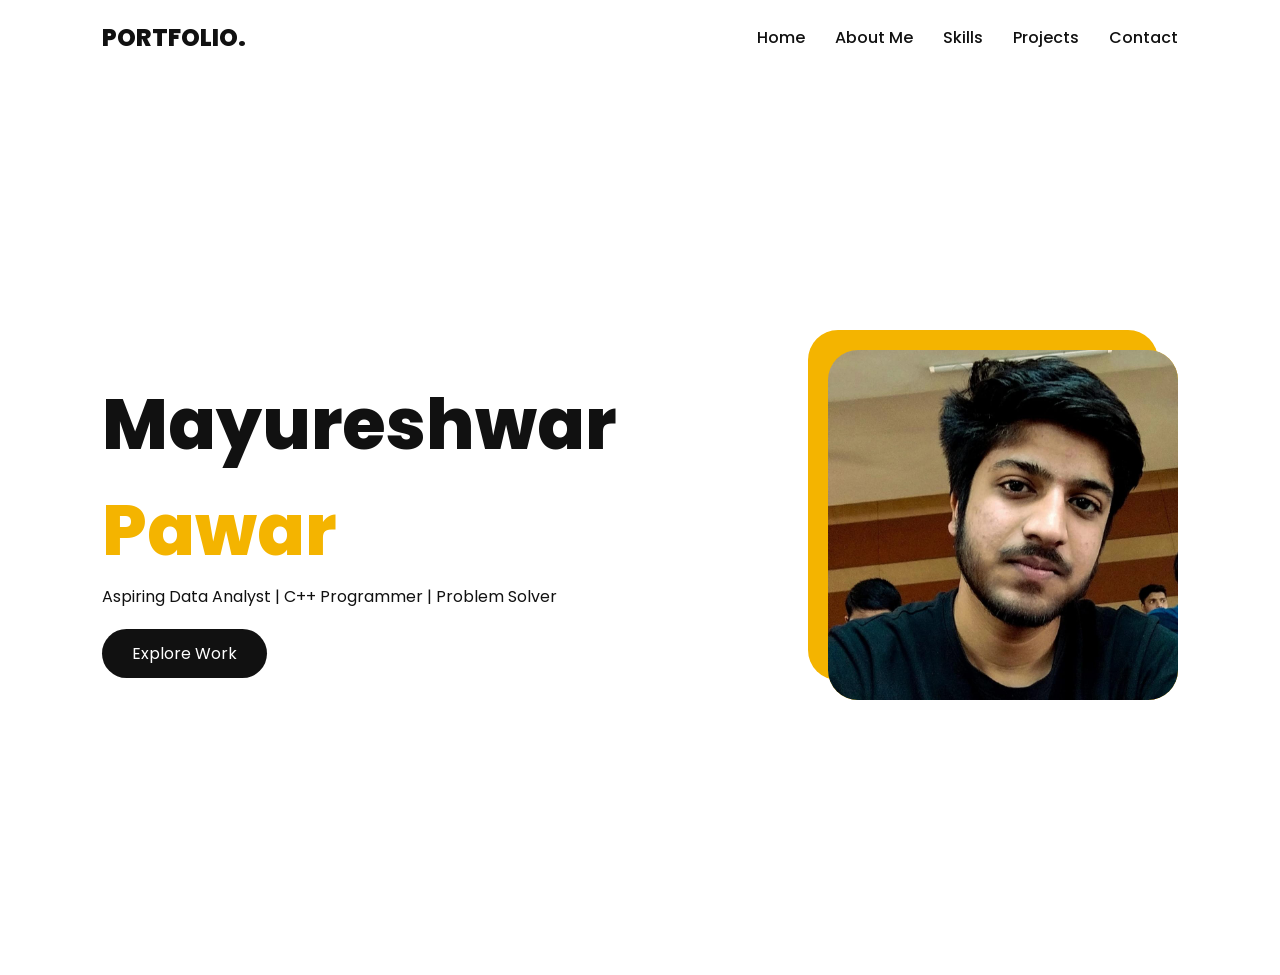
==== index.html @ 73bbb17a "Update index.html" ====
<!DOCTYPE html>
<html lang="en">
<head>
  <meta charset="UTF-8">
  <meta name="viewport" content="width=device-width, initial-scale=1.0">
  <title>Home | Portfolio</title>
  <link rel="stylesheet" href="style.css">
  <link href="https://fonts.googleapis.com/css2?family=Poppins:wght@300;400;600;800&display=swap" rel="stylesheet">
</head>
<body>

<header>
  <div class="logo">PORTFOLIO.</div>
  <nav>
    <ul>
      <li><a href="./">Home</a></li>
      <li><a href="./aboutme.html">About Me</a></li>
      <li><a href="./skills.html">Skills</a></li>
      <li><a href="./project.html">Projects</a></li>
      <li><a href="./contact.html">Contact</a></li>
    </ul>
  </nav>
</header>

<section class="home-page">
  <div class="hero-text">
    <h1>Mayureshwar<br><span>Pawar</span></h1>
    <p>Aspiring Data Analyst | C++ Programmer | Problem Solver</p>
    <a href="project.html" class="btn">Explore Work</a>
  </div>
  <div class="hero-box">
    <img src="i1.jpg" alt="Mayureshwar Pawar">
</div>
</section>

</body>
</html>
---- style.css ----
*{
  margin:0;
  padding:0;
  box-sizing:border-box;
  font-family:'Poppins',sans-serif;
}

body{
  background:#ffffff;
  color:#111;
}

header{
  display:flex;
  justify-content:space-between;
  align-items:center;
  padding:20px 8%;
  background:#fff;
  position:sticky;
  top:0;
}

.logo{
  font-size:24px;
  font-weight:800;
}

nav ul{
  list-style:none;
  display:flex;
  gap:30px;
}

nav a{
  text-decoration:none;
  color:#111;
  font-weight:500;
  transition:.3s;
}

nav a:hover{
  color:#f4b400;
}

section{
  padding:100px 8%;
  min-height:100vh;
}

/* Home */
.home-page{
  display:flex;
  justify-content:space-between;
  align-items:center;
}

.hero-text h1{
  font-size:70px;
  font-weight:800;
}

.hero-text span{
  color:#f4b400;
}

.btn{
  display:inline-block;
  margin-top:20px;
  padding:12px 30px;
  background:#111;
  color:#fff;
  text-decoration:none;
  border-radius:30px;
  transition:.3s;
}

.btn:hover{
  background:#f4b400;
  color:#111;
}

.hero-box{
  width:350px;
  height:350px;
  background:#f4b400;
  border-radius:30px;
  position:relative;
}
.hero-box::before{
    content:"";
    position:absolute;
    width:350px;
    height:350px;
    background:#f4b400;
    border-radius:30px;
    top:-20px;
    left:-20px;
    z-index:-1;
}
.hero-box img{
    width:100%;
    height:100 %;
    object-fit:cover;
    border-radius:30px;
}

/* About */
.about-page h1,
.skills-page h1,
.projects-page h1,
.contact-page h1{
  font-size:50px;
  margin-bottom:30px;
  color:#FFA500;
}

/* Image container */
.about-highlight{
  width:380px;
  height:380px;
  background:#111;
  margin-top:30px;
  border-radius:30px;
  position:relative;
}

/* Image style */
.about-highlight img{
  width:370px;
  height:370px;
  object-fit:cover;
  border-radius:30px;
  position:absolute;
  top:20px;
  left:20px;
}
.about-text p{
  font-size:15px;
  line-height:1.8;
  max-width:900px;
  color:#333;
}

/* Skills */
.skills-grid{
  display:grid;
  grid-template-columns:repeat(auto-fit,minmax(150px,1fr));
  gap:20px;
}

.skill-card{
  padding:40px;
  background:#111;
  color:#fff;
  text-align:center;
  border-radius:20px;
  font-weight:600;
  transition:.3s;
}

.skill-card:hover{
  background:#f4b400;
  color:#111;
}

/* Projects */
.projects-grid{
  display:grid;
  grid-template-columns:repeat(auto-fit,minmax(250px,1fr));
  gap:30px;
}

.project-card{
  padding:30px;
  background:#f9f9f9;
  border-radius:20px;
  transition:.3s;
}

.project-card:hover{
  transform:translateY(-10px);
  box-shadow:0 15px 30px rgba(0,0,0,0.1);
}

/* Contact */

.contact-details{
  display:flex;
  flex-direction:column;
  gap:20px;
  max-width:500px;
  font-size:18px;
}

.contact-details p{
  padding:15px;
  border:1px solid #ddd;
  border-radius:10px;
  background:#f9f9f9;
}

.contact-details strong{
  color:#f4b400;
}

.contact-details a{
  text-decoration:none;
  color:#111;
}

.contact-details a:hover{
  color:#f4b400;
}
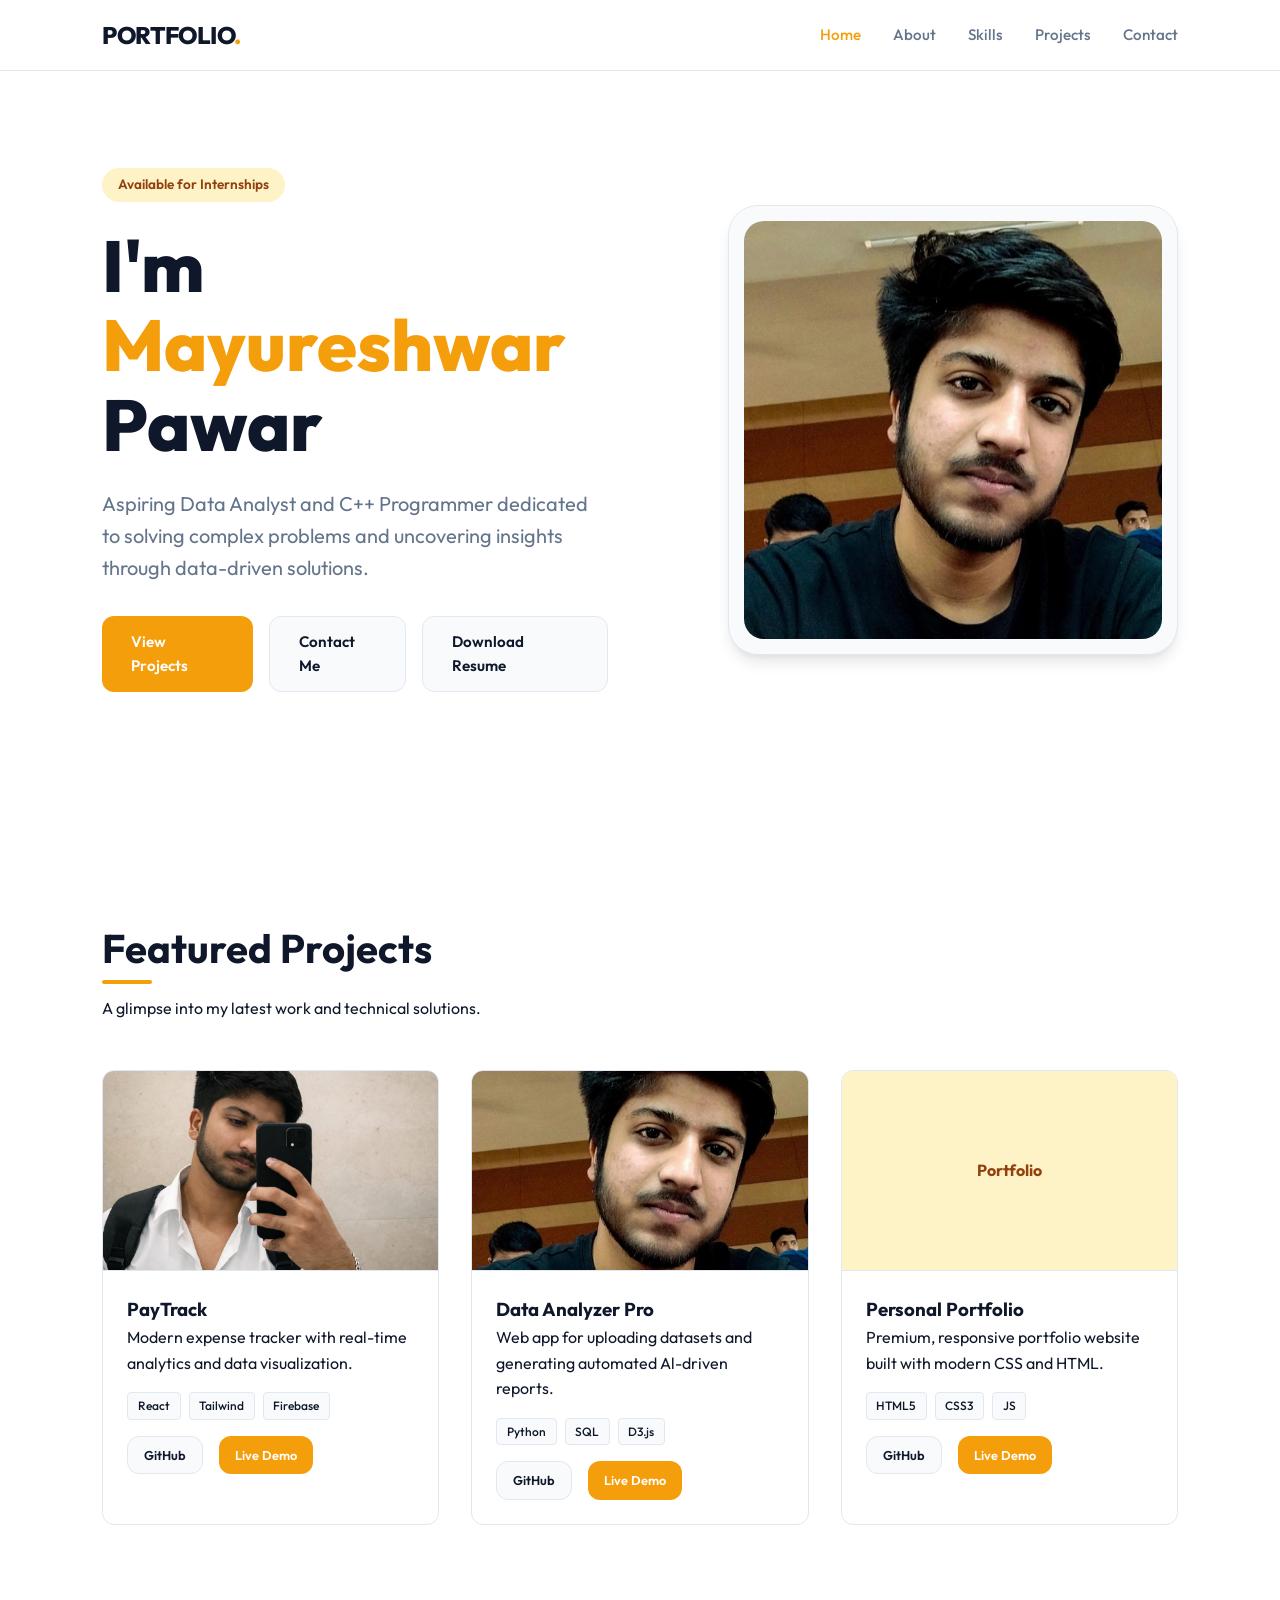
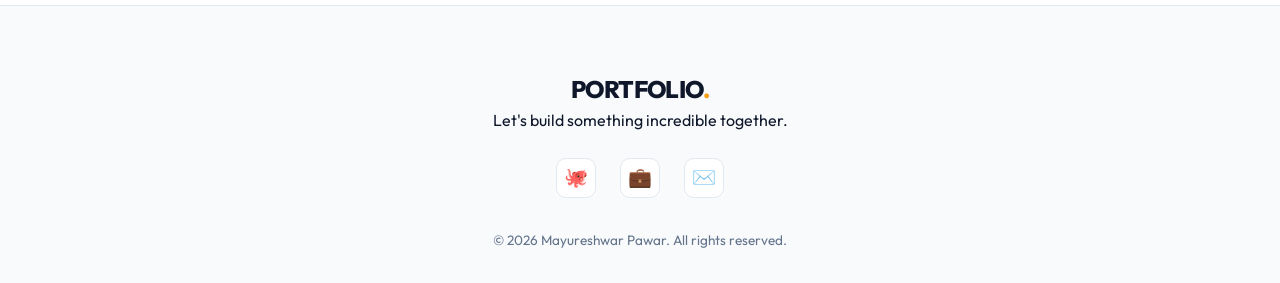
==== commit b2121231: "Portfolio modernization redesign" ====
--- a/index.html
+++ b/index.html
@@ -1,40 +1,129 @@
-<!DOCTYPE html>
-<html lang="en">
-<head>
-  <meta charset="UTF-8">
-  <meta name="viewport" content="width=device-width, initial-scale=1.0">
-  <title>Home | Portfolio</title>
-  <link rel="stylesheet" href="style.css">
-  <link href="https://fonts.googleapis.com/css2?family=Poppins:wght@300;400;600;800&display=swap" rel="stylesheet">
-</head>
-<body>
-
-<header>
-  <div class="logo">PORTFOLIO.</div>
-  <nav>
-    <ul>
-      <li><a href="./">Home</a></li>
-      <li><a href="./aboutme.html">About Me</a></li>
-      <li><a href="./skills.html">Skills</a></li>
-      <li><a href="./project.html">Projects</a></li>
-      <li><a href="./contact.html">Contact</a></li>
-    </ul>
-  </nav>
-</header>
-
-<section class="home-page">
-  <div class="hero-text">
-    <h1>Mayureshwar<br><span>Pawar</span></h1>
-    <p>Aspiring Data Analyst | C++ Programmer | Problem Solver</p>
-    <a href="project.html" class="btn">Explore Work</a>
-  </div>
-  <div class="hero-box">
-    <img src="i1.jpg" alt="Mayureshwar Pawar">
-</div>
-</section>
-
-</body>
-</html>
-
-
-
+<!DOCTYPE html>
+<html lang="en">
+<head>
+  <meta charset="UTF-8">
+  <meta name="viewport" content="width=device-width, initial-scale=1.0">
+  <title>Mayureshwar Pawar | Data Analyst & C++ Developer</title>
+  <link rel="stylesheet" href="style.css">
+</head>
+<body>
+
+<header>
+  <div class="logo">PORTFOLIO<span>.</span></div>
+  <nav>
+    <ul>
+      <li><a href="index.html" class="nav-link active">Home</a></li>
+      <li><a href="aboutme.html" class="nav-link">About</a></li>
+      <li><a href="skills.html" class="nav-link">Skills</a></li>
+      <li><a href="project.html" class="nav-link">Projects</a></li>
+      <li><a href="contact.html" class="nav-link">Contact</a></li>
+    </ul>
+  </nav>
+</header>
+
+<main>
+  <section class="hero">
+    <div class="hero-content animate-fade-in">
+      <span class="hero-tag">Available for Internships</span>
+      <h1>I'm <span>Mayureshwar</span><br>Pawar</h1>
+      <p>Aspiring Data Analyst and C++ Programmer dedicated to solving complex problems and uncovering insights through data-driven solutions.</p>
+      <div class="btn-group">
+        <a href="project.html" class="btn btn-primary">View Projects</a>
+        <a href="contact.html" class="btn btn-secondary">Contact Me</a>
+        <a href="#" class="btn btn-secondary">Download Resume</a>
+      </div>
+    </div>
+    <div class="hero-image animate-fade-in">
+      <div class="image-card">
+        <img src="i1.jpg" alt="Mayureshwar Pawar">
+      </div>
+    </div>
+  </section>
+
+  <section class="featured-projects">
+    <div class="section-header">
+      <h2>Featured Projects</h2>
+      <p>A glimpse into my latest work and technical solutions.</p>
+    </div>
+    <div class="grid-3">
+      <div class="card-premium project-card">
+        <div class="project-img">
+          <img src="mayur.jpg" alt="Project 1">
+        </div>
+        <div class="project-info">
+          <h3>PayTrack</h3>
+          <p>Modern expense tracker with real-time analytics and data visualization.</p>
+          <div class="tag-list">
+            <span class="tag">React</span>
+            <span class="tag">Tailwind</span>
+            <span class="tag">Firebase</span>
+          </div>
+          <div class="btn-group" style="margin-top: 1rem;">
+            <a href="#" class="btn btn-secondary" style="padding: 0.5rem 1rem; font-size: 0.8rem;">GitHub</a>
+            <a href="#" class="btn btn-primary" style="padding: 0.5rem 1rem; font-size: 0.8rem;">Live Demo</a>
+          </div>
+        </div>
+      </div>
+      
+      <div class="card-premium project-card">
+        <div class="project-img">
+          <img src="i1.jpg" alt="Project 2">
+        </div>
+        <div class="project-info">
+          <h3>Data Analyzer Pro</h3>
+          <p>Web app for uploading datasets and generating automated Al-driven reports.</p>
+          <div class="tag-list">
+            <span class="tag">Python</span>
+            <span class="tag">SQL</span>
+            <span class="tag">D3.js</span>
+          </div>
+          <div class="btn-group" style="margin-top: 1rem;">
+            <a href="#" class="btn btn-secondary" style="padding: 0.5rem 1rem; font-size: 0.8rem;">GitHub</a>
+            <a href="#" class="btn btn-primary" style="padding: 0.5rem 1rem; font-size: 0.8rem;">Live Demo</a>
+          </div>
+        </div>
+      </div>
+
+      <div class="card-premium project-card">
+        <div class="project-img">
+          <!-- Image placeholder -->
+          <div style="width: 100%; height: 100%; background: #fef3c7; display: flex; align-items: center; justify-content: center; color: #92400e; font-weight: bold;">Portfolio</div>
+        </div>
+        <div class="project-info">
+          <h3>Personal Portfolio</h3>
+          <p>Premium, responsive portfolio website built with modern CSS and HTML.</p>
+          <div class="tag-list">
+            <span class="tag">HTML5</span>
+            <span class="tag">CSS3</span>
+            <span class="tag">JS</span>
+          </div>
+          <div class="btn-group" style="margin-top: 1rem;">
+            <a href="#" class="btn btn-secondary" style="padding: 0.5rem 1rem; font-size: 0.8rem;">GitHub</a>
+            <a href="#" class="btn btn-primary" style="padding: 0.5rem 1rem; font-size: 0.8rem;">Live Demo</a>
+          </div>
+        </div>
+      </div>
+    </div>
+  </section>
+</main>
+
+<footer>
+  <div class="footer-content">
+    <div class="logo">PORTFOLIO<span>.</span></div>
+    <p>Let's build something incredible together.</p>
+    <div class="social-links">
+      <a href="https://github.com/mayureshwar120" target="_blank" class="social-icon">🐙</a>
+      <a href="https://www.linkedin.com/in/mayureshwar-pawar-181ab7392/" target="_blank" class="social-icon">💼</a>
+      <a href="mailto:mayursakhi6@gmail.com" class="social-icon">✉️</a>
+    </div>
+  </div>
+  <p style="font-size: 0.85rem; color: var(--text-muted);">&copy; 2026 Mayureshwar Pawar. All rights reserved.</p>
+</footer>
+
+</body>
+</html>
+
+
+
+
+
--- a/style.css
+++ b/style.css
@@ -1,213 +1,358 @@
-*{
-  margin:0;
-  padding:0;
-  box-sizing:border-box;
-  font-family:'Poppins',sans-serif;
-}
-
-body{
-  background:#ffffff;
-  color:#111;
-}
-
-header{
-  display:flex;
-  justify-content:space-between;
-  align-items:center;
-  padding:20px 8%;
-  background:#fff;
-  position:sticky;
-  top:0;
-}
-
-.logo{
-  font-size:24px;
-  font-weight:800;
-}
-
-nav ul{
-  list-style:none;
-  display:flex;
-  gap:30px;
-}
-
-nav a{
-  text-decoration:none;
-  color:#111;
-  font-weight:500;
-  transition:.3s;
-}
-
-nav a:hover{
-  color:#f4b400;
-}
-
-section{
-  padding:100px 8%;
-  min-height:100vh;
-}
-
-/* Home */
-.home-page{
-  display:flex;
-  justify-content:space-between;
-  align-items:center;
-}
-
-.hero-text h1{
-  font-size:70px;
-  font-weight:800;
-}
-
-.hero-text span{
-  color:#f4b400;
-}
-
-.btn{
-  display:inline-block;
-  margin-top:20px;
-  padding:12px 30px;
-  background:#111;
-  color:#fff;
-  text-decoration:none;
-  border-radius:30px;
-  transition:.3s;
-}
-
-.btn:hover{
-  background:#f4b400;
-  color:#111;
-}
-
-.hero-box{
-  width:350px;
-  height:350px;
-  background:#f4b400;
-  border-radius:30px;
-  position:relative;
-}
-.hero-box::before{
-    content:"";
-    position:absolute;
-    width:350px;
-    height:350px;
-    background:#f4b400;
-    border-radius:30px;
-    top:-20px;
-    left:-20px;
-    z-index:-1;
-}
-.hero-box img{
-    width:100%;
-    height:100 %;
-    object-fit:cover;
-    border-radius:30px;
-}
-
-/* About */
-.about-page h1,
-.skills-page h1,
-.projects-page h1,
-.contact-page h1{
-  font-size:50px;
-  margin-bottom:30px;
-  color:#FFA500;
-}
-
-/* Image container */
-.about-highlight{
-  width:380px;
-  height:380px;
-  background:#111;
-  margin-top:30px;
-  border-radius:30px;
-  position:relative;
-}
-
-/* Image style */
-.about-highlight img{
-  width:370px;
-  height:370px;
-  object-fit:cover;
-  border-radius:30px;
-  position:absolute;
-  top:20px;
-  left:20px;
-}
-.about-text p{
-  font-size:15px;
-  line-height:1.8;
-  max-width:900px;
-  color:#333;
-}
-
-/* Skills */
-.skills-grid{
-  display:grid;
-  grid-template-columns:repeat(auto-fit,minmax(150px,1fr));
-  gap:20px;
-}
-
-.skill-card{
-  padding:40px;
-  background:#111;
-  color:#fff;
-  text-align:center;
-  border-radius:20px;
-  font-weight:600;
-  transition:.3s;
-}
-
-.skill-card:hover{
-  background:#f4b400;
-  color:#111;
-}
-
-/* Projects */
-.projects-grid{
-  display:grid;
-  grid-template-columns:repeat(auto-fit,minmax(250px,1fr));
-  gap:30px;
-}
-
-.project-card{
-  padding:30px;
-  background:#f9f9f9;
-  border-radius:20px;
-  transition:.3s;
-}
-
-.project-card:hover{
-  transform:translateY(-10px);
-  box-shadow:0 15px 30px rgba(0,0,0,0.1);
-}
-
-/* Contact */
-
-.contact-details{
-  display:flex;
-  flex-direction:column;
-  gap:20px;
-  max-width:500px;
-  font-size:18px;
-}
-
-.contact-details p{
-  padding:15px;
-  border:1px solid #ddd;
-  border-radius:10px;
-  background:#f9f9f9;
-}
-
-.contact-details strong{
-  color:#f4b400;
-}
-
-.contact-details a{
-  text-decoration:none;
-  color:#111;
-}
-
-.contact-details a:hover{
-  color:#f4b400;
+@import url('https://fonts.googleapis.com/css2?family=Outfit:wght@300;400;500;600;700;800&display=swap');
+
+:root {
+  --primary: #f59e0b;
+  --primary-hover: #d97706;
+  --bg: #ffffff;
+  --bg-alt: #f8fafc;
+  --text: #0f172a;
+  --text-muted: #64748b;
+  --border: #e2e8f0;
+  --white: #ffffff;
+  --shadow-sm: 0 1px 2px 0 rgb(0 0 0 / 0.05);
+  --shadow-md: 0 4px 6px -1px rgb(0 0 0 / 0.1), 0 2px 4px -2px rgb(0 0 0 / 0.1);
+  --shadow-lg: 0 10px 15px -3px rgb(0 0 0 / 0.1), 0 4px 6px -2px rgb(0 0 0 / 0.05);
+  --radius: 12px;
+  --transition: all 0.3s cubic-bezier(0.4, 0, 0.2, 1);
+}
+
+* {
+  margin: 0;
+  padding: 0;
+  box-sizing: border-box;
+}
+
+body {
+  font-family: 'Outfit', sans-serif;
+  background-color: var(--bg);
+  color: var(--text);
+  line-height: 1.6;
+  overflow-x: hidden;
+}
+
+a {
+  text-decoration: none;
+  color: inherit;
+  transition: var(--transition);
+}
+
+ul {
+  list-style: none;
+}
+
+/* Header & Nav */
+header {
+  position: sticky;
+  top: 0;
+  z-index: 1000;
+  background: rgba(255, 255, 255, 0.8);
+  backdrop-filter: blur(12px);
+  border-bottom: 1px solid var(--border);
+  padding: 1rem 8%;
+  display: flex;
+  justify-content: space-between;
+  align-items: center;
+}
+
+.logo {
+  font-size: 1.5rem;
+  font-weight: 800;
+  letter-spacing: -0.025em;
+  color: var(--text);
+}
+
+.logo span {
+  color: var(--primary);
+}
+
+nav ul {
+  display: flex;
+  gap: 2rem;
+}
+
+.nav-link {
+  font-weight: 500;
+  font-size: 0.95rem;
+  color: var(--text-muted);
+}
+
+.nav-link:hover, .nav-link.active {
+  color: var(--primary);
+}
+
+/* Global Sections */
+section {
+  padding: 5rem 8%;
+}
+
+.section-header {
+  margin-bottom: 3rem;
+  max-width: 600px;
+}
+
+.section-header h2 {
+  font-size: 2.5rem;
+  font-weight: 700;
+  margin-bottom: 1rem;
+  position: relative;
+  display: inline-block;
+}
+
+.section-header h2::after {
+  content: '';
+  position: absolute;
+  bottom: -4px;
+  left: 0;
+  width: 50px;
+  height: 4px;
+  background: var(--primary);
+  border-radius: 2px;
+}
+
+/* Buttons */
+.btn-group {
+  display: flex;
+  gap: 1rem;
+  margin-top: 2rem;
+}
+
+.btn {
+  padding: 0.8rem 1.8rem;
+  border-radius: var(--radius);
+  font-weight: 600;
+  font-size: 0.95rem;
+  display: inline-flex;
+  align-items: center;
+  gap: 0.5rem;
+  cursor: pointer;
+  border: none;
+}
+
+.btn-primary {
+  background-color: var(--primary);
+  color: var(--white);
+}
+
+.btn-primary:hover {
+  background-color: var(--primary-hover);
+  transform: translateY(-2px);
+  box-shadow: var(--shadow-md);
+}
+
+.btn-secondary {
+  background-color: var(--bg-alt);
+  color: var(--text);
+  border: 1px solid var(--border);
+}
+
+.btn-secondary:hover {
+  background-color: var(--white);
+  border-color: var(--primary);
+  color: var(--primary);
+  transform: translateY(-2px);
+}
+
+/* Hero Section */
+.hero {
+  min-height: 85vh;
+  display: flex;
+  align-items: center;
+  justify-content: space-between;
+  gap: 4rem;
+  padding-top: 2rem;
+}
+
+.hero-content {
+  flex: 1;
+}
+
+.hero-tag {
+  display: inline-block;
+  padding: 0.4rem 1rem;
+  background: #fef3c7;
+  color: #92400e;
+  border-radius: 9999px;
+  font-size: 0.85rem;
+  font-weight: 600;
+  margin-bottom: 1.5rem;
+}
+
+.hero-content h1 {
+  font-size: 4.5rem;
+  line-height: 1.1;
+  font-weight: 800;
+  margin-bottom: 1.5rem;
+  color: var(--text);
+}
+
+.hero-content h1 span {
+  color: var(--primary);
+}
+
+.hero-content p {
+  font-size: 1.25rem;
+  color: var(--text-muted);
+  max-width: 550px;
+  margin-bottom: 2rem;
+}
+
+.hero-image {
+  flex: 1;
+  position: relative;
+  display: flex;
+  justify-content: flex-end;
+}
+
+.image-card {
+  width: 450px;
+  height: 450px;
+  background: var(--bg-alt);
+  border-radius: 30px;
+  padding: 15px;
+  box-shadow: var(--shadow-lg);
+  border: 1px solid var(--border);
+}
+
+.image-card img {
+  width: 100%;
+  height: 100%;
+  object-fit: cover;
+  border-radius: 20px;
+}
+
+/* Grid Layouts */
+.grid-3 {
+  display: grid;
+  grid-template-columns: repeat(3, 1fr);
+  gap: 2rem;
+}
+
+/* Premium Cards */
+.card-premium {
+  background: var(--white);
+  border: 1px solid var(--border);
+  border-radius: var(--radius);
+  padding: 2rem;
+  transition: var(--transition);
+}
+
+.card-premium:hover {
+  transform: translateY(-5px);
+  box-shadow: var(--shadow-lg);
+  border-color: var(--primary);
+}
+
+/* Project Cards */
+.project-card {
+  padding: 0;
+  overflow: hidden;
+}
+
+.project-img {
+  height: 200px;
+  background: var(--bg-alt);
+  display: flex;
+  align-items: center;
+  justify-content: center;
+  border-bottom: 1px solid var(--border);
+}
+
+.project-img img {
+  width: 100%;
+  height: 100%;
+  object-fit: cover;
+}
+
+.project-info {
+  padding: 1.5rem;
+}
+
+.tag-list {
+  display: flex;
+  flex-wrap: wrap;
+  gap: 0.5rem;
+  margin: 1rem 0;
+}
+
+.tag {
+  font-size: 0.75rem;
+  padding: 0.2rem 0.6rem;
+  background: var(--bg-alt);
+  border-radius: 4px;
+  border: 1px solid var(--border);
+  font-weight: 500;
+}
+
+/* Skills */
+.skills-category {
+  margin-bottom: 3rem;
+}
+
+.skills-category h3 {
+  font-size: 1.25rem;
+  margin-bottom: 1.5rem;
+  display: flex;
+  align-items: center;
+  gap: 0.5rem;
+}
+
+.skills-grid {
+  display: grid;
+  grid-template-columns: repeat(auto-fill, minmax(180px, 1fr));
+  gap: 1.5rem;
+}
+
+/* Achievements */
+.achievement-list {
+  display: grid;
+  grid-template-columns: 1fr 1fr;
+  gap: 1.5rem;
+}
+
+/* Footer */
+footer {
+  padding: 4rem 8% 2rem;
+  background: var(--bg-alt);
+  border-top: 1px solid var(--border);
+  text-align: center;
+}
+
+.footer-content {
+  margin-bottom: 2rem;
+}
+
+.social-links {
+  display: flex;
+  justify-content: center;
+  gap: 1.5rem;
+  margin-top: 1.5rem;
+}
+
+.social-icon {
+  width: 40px;
+  height: 40px;
+  display: flex;
+  align-items: center;
+  justify-content: center;
+  border-radius: 10px;
+  background: var(--white);
+  border: 1px solid var(--border);
+  font-size: 1.2rem;
+}
+
+/* Animations */
+@keyframes fadeInUp {
+  from { opacity: 0; transform: translateY(20px); }
+  to { opacity: 1; transform: translateY(0); }
+}
+
+.animate-fade-in {
+  animation: fadeInUp 0.8s ease-out forwards;
+}
+
+/* responsive - basic desktop focus as requested */
+@media (max-width: 1024px) {
+  .hero { flex-direction: column; text-align: center; }
+  .hero-image { justify-content: center; }
+  .grid-3 { grid-template-columns: 1fr 1fr; }
 }
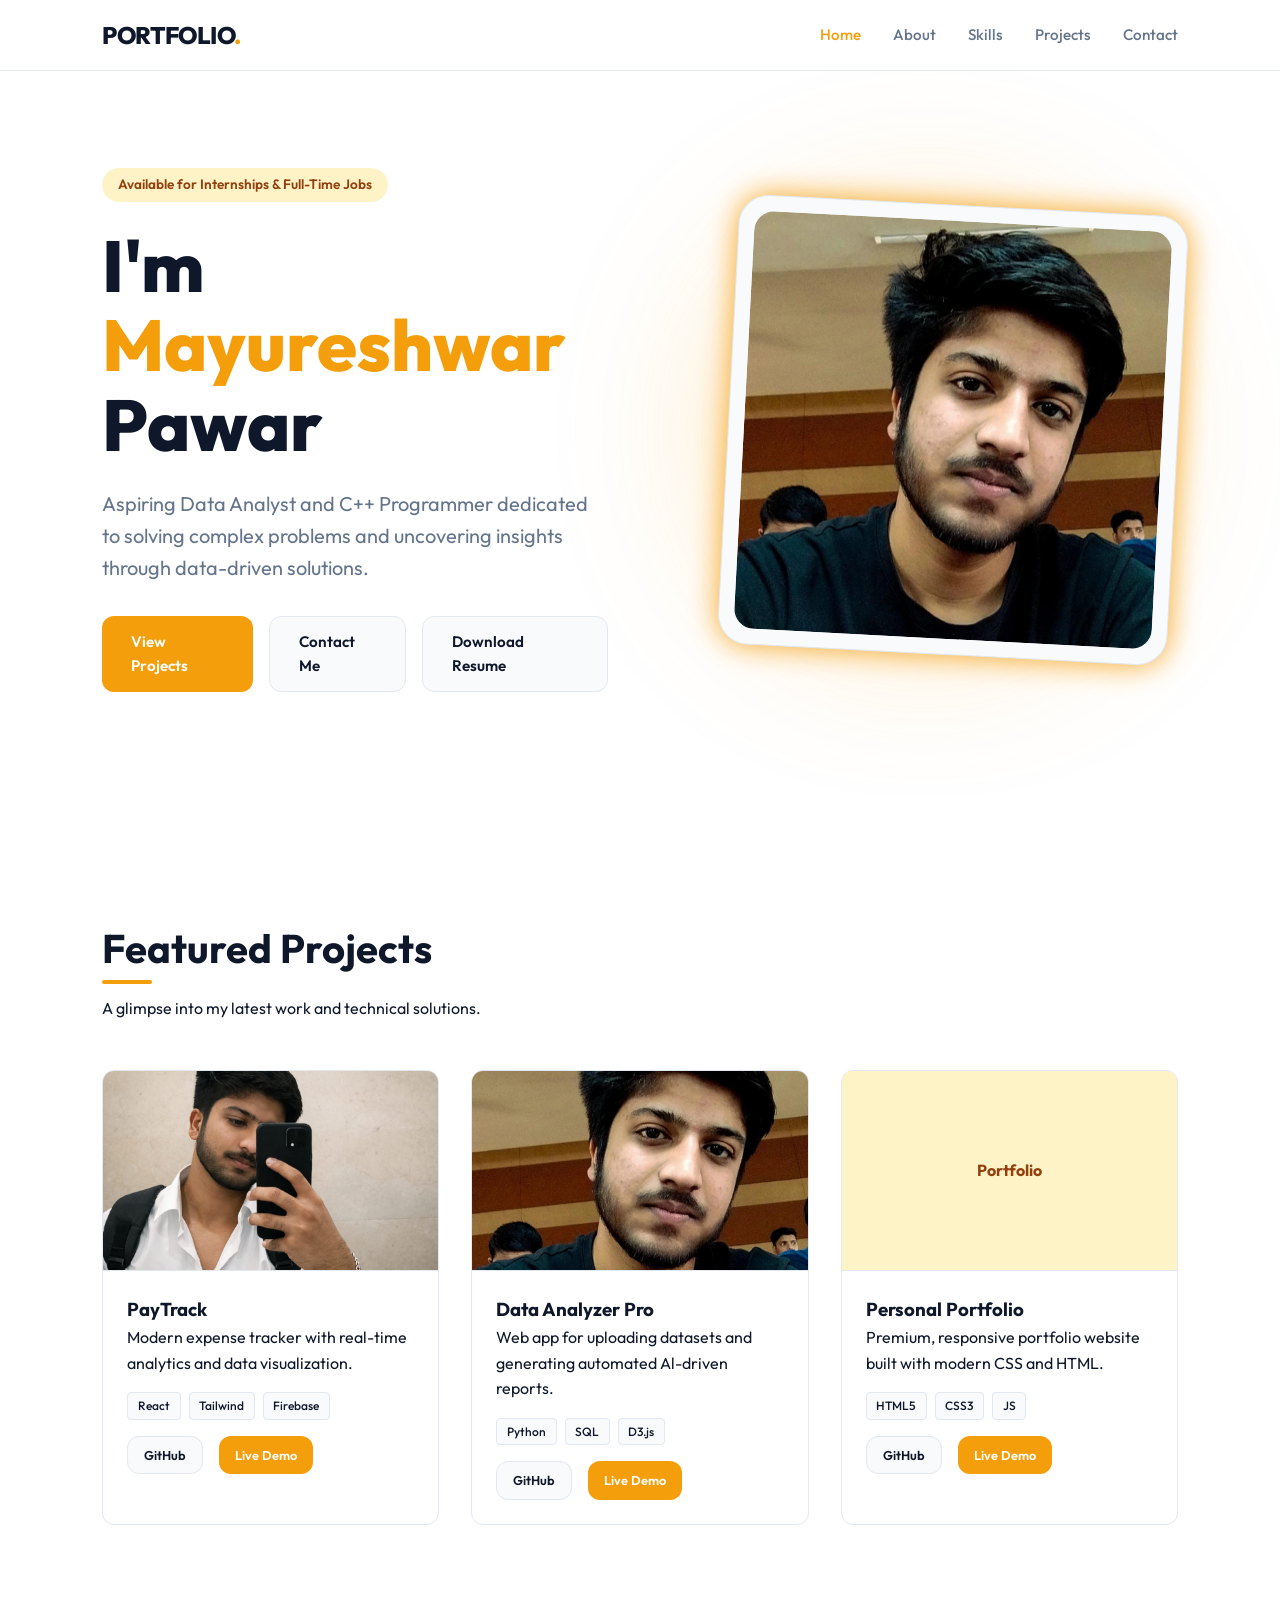
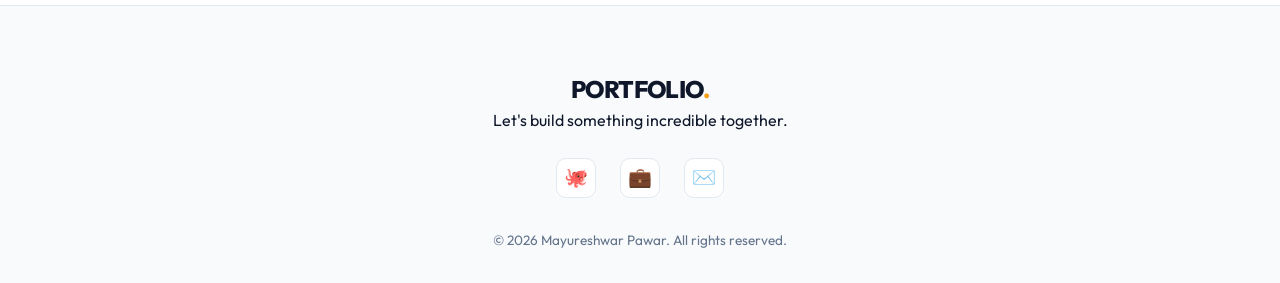
==== commit 07cffec9: "Added resume download and portfolio updates" ====
--- a/index.html
+++ b/index.html
@@ -24,16 +24,17 @@
 <main>
   <section class="hero">
     <div class="hero-content animate-fade-in">
-      <span class="hero-tag">Available for Internships</span>
+      <span class="hero-tag">Available for Internships & Full-Time Jobs</span>
       <h1>I'm <span>Mayureshwar</span><br>Pawar</h1>
       <p>Aspiring Data Analyst and C++ Programmer dedicated to solving complex problems and uncovering insights through data-driven solutions.</p>
       <div class="btn-group">
         <a href="project.html" class="btn btn-primary">View Projects</a>
         <a href="contact.html" class="btn btn-secondary">Contact Me</a>
-        <a href="#" class="btn btn-secondary">Download Resume</a>
+        <a href="./Mayureshwar_Pawar_CV (1).docx" download class="btn btn-secondary">Download Resume</a>
       </div>
     </div>
     <div class="hero-image animate-fade-in">
+      <div class="image-glow-backdrop"></div>
       <div class="image-card">
         <img src="i1.jpg" alt="Mayureshwar Pawar">
       </div>
@@ -59,8 +60,8 @@
             <span class="tag">Firebase</span>
           </div>
           <div class="btn-group" style="margin-top: 1rem;">
-            <a href="#" class="btn btn-secondary" style="padding: 0.5rem 1rem; font-size: 0.8rem;">GitHub</a>
-            <a href="#" class="btn btn-primary" style="padding: 0.5rem 1rem; font-size: 0.8rem;">Live Demo</a>
+            <a href="https://github.com/mayureshwar120/PAYTRACK" target="_blank" rel="noopener noreferrer" class="btn btn-secondary" style="padding: 0.5rem 1rem; font-size: 0.8rem;">GitHub</a>
+            <a href="https://github.com/mayureshwar120/PAYTRACK/releases/download/v1.0/app-debug.apk" target="_blank" rel="noopener noreferrer" class="btn btn-primary" style="padding: 0.5rem 1rem; font-size: 0.8rem;">Live Demo</a>
           </div>
         </div>
       </div>
@@ -78,8 +79,8 @@
             <span class="tag">D3.js</span>
           </div>
           <div class="btn-group" style="margin-top: 1rem;">
-            <a href="#" class="btn btn-secondary" style="padding: 0.5rem 1rem; font-size: 0.8rem;">GitHub</a>
-            <a href="#" class="btn btn-primary" style="padding: 0.5rem 1rem; font-size: 0.8rem;">Live Demo</a>
+            <a href="https://github.com/mayureshwar120/DigData" target="_blank" rel="noopener noreferrer" class="btn btn-secondary" style="padding: 0.5rem 1rem; font-size: 0.8rem;">GitHub</a>
+            <a href="https://dig-data-git-main-mayursakhi6-9313s-projects.vercel.app/" target="_blank" rel="noopener noreferrer" class="btn btn-primary" style="padding: 0.5rem 1rem; font-size: 0.8rem;">Live Demo</a>
           </div>
         </div>
       </div>
@@ -98,8 +99,8 @@
             <span class="tag">JS</span>
           </div>
           <div class="btn-group" style="margin-top: 1rem;">
-            <a href="#" class="btn btn-secondary" style="padding: 0.5rem 1rem; font-size: 0.8rem;">GitHub</a>
-            <a href="#" class="btn btn-primary" style="padding: 0.5rem 1rem; font-size: 0.8rem;">Live Demo</a>
+            <a href="https://github.com/mayureshwar120/mayureshwar1_portfolio" target="_blank" rel="noopener noreferrer" class="btn btn-secondary" style="padding: 0.5rem 1rem; font-size: 0.8rem;">GitHub</a>
+            <a href="https://mayureshwar1-portfolio-4iua7f98r-mayursakhi6-9313s-projects.vercel.app/index.html#" target="_blank" rel="noopener noreferrer" class="btn btn-primary" style="padding: 0.5rem 1rem; font-size: 0.8rem;">Live Demo</a>
           </div>
         </div>
       </div>
--- a/style.css
+++ b/style.css
@@ -149,7 +149,7 @@
   background-color: var(--white);
   border-color: var(--primary);
   color: var(--primary);
-  transform: translateY(-2px);
+  transform: translateY(-2px) scale(1.05);
 }
 
 /* Hero Section */
@@ -209,8 +209,27 @@
   background: var(--bg-alt);
   border-radius: 30px;
   padding: 15px;
-  box-shadow: var(--shadow-lg);
-  border: 1px solid var(--border);
+  box-shadow: 0 0 30px #f5a623;
+  border: 1px solid var(--border);
+  position: relative;
+  z-index: 2;
+  animation: float 4s ease-in-out infinite;
+  transform: rotate(3deg);
+  transition: var(--transition);
+}
+
+.image-glow-backdrop {
+  position: absolute;
+  top: 50%;
+  left: 50%;
+  transform: translate(-50%, -50%);
+  width: 350px;
+  height: 350px;
+  background: var(--primary);
+  filter: blur(100px);
+  opacity: 0.4;
+  border-radius: 50%;
+  z-index: 1;
 }
 
 .image-card img {
@@ -350,6 +369,11 @@
   animation: fadeInUp 0.8s ease-out forwards;
 }
 
+@keyframes float {
+  0%, 100% { transform: translateY(0) rotate(3deg); }
+  50% { transform: translateY(-15px) rotate(5deg); }
+}
+
 /* responsive - basic desktop focus as requested */
 @media (max-width: 1024px) {
   .hero { flex-direction: column; text-align: center; }
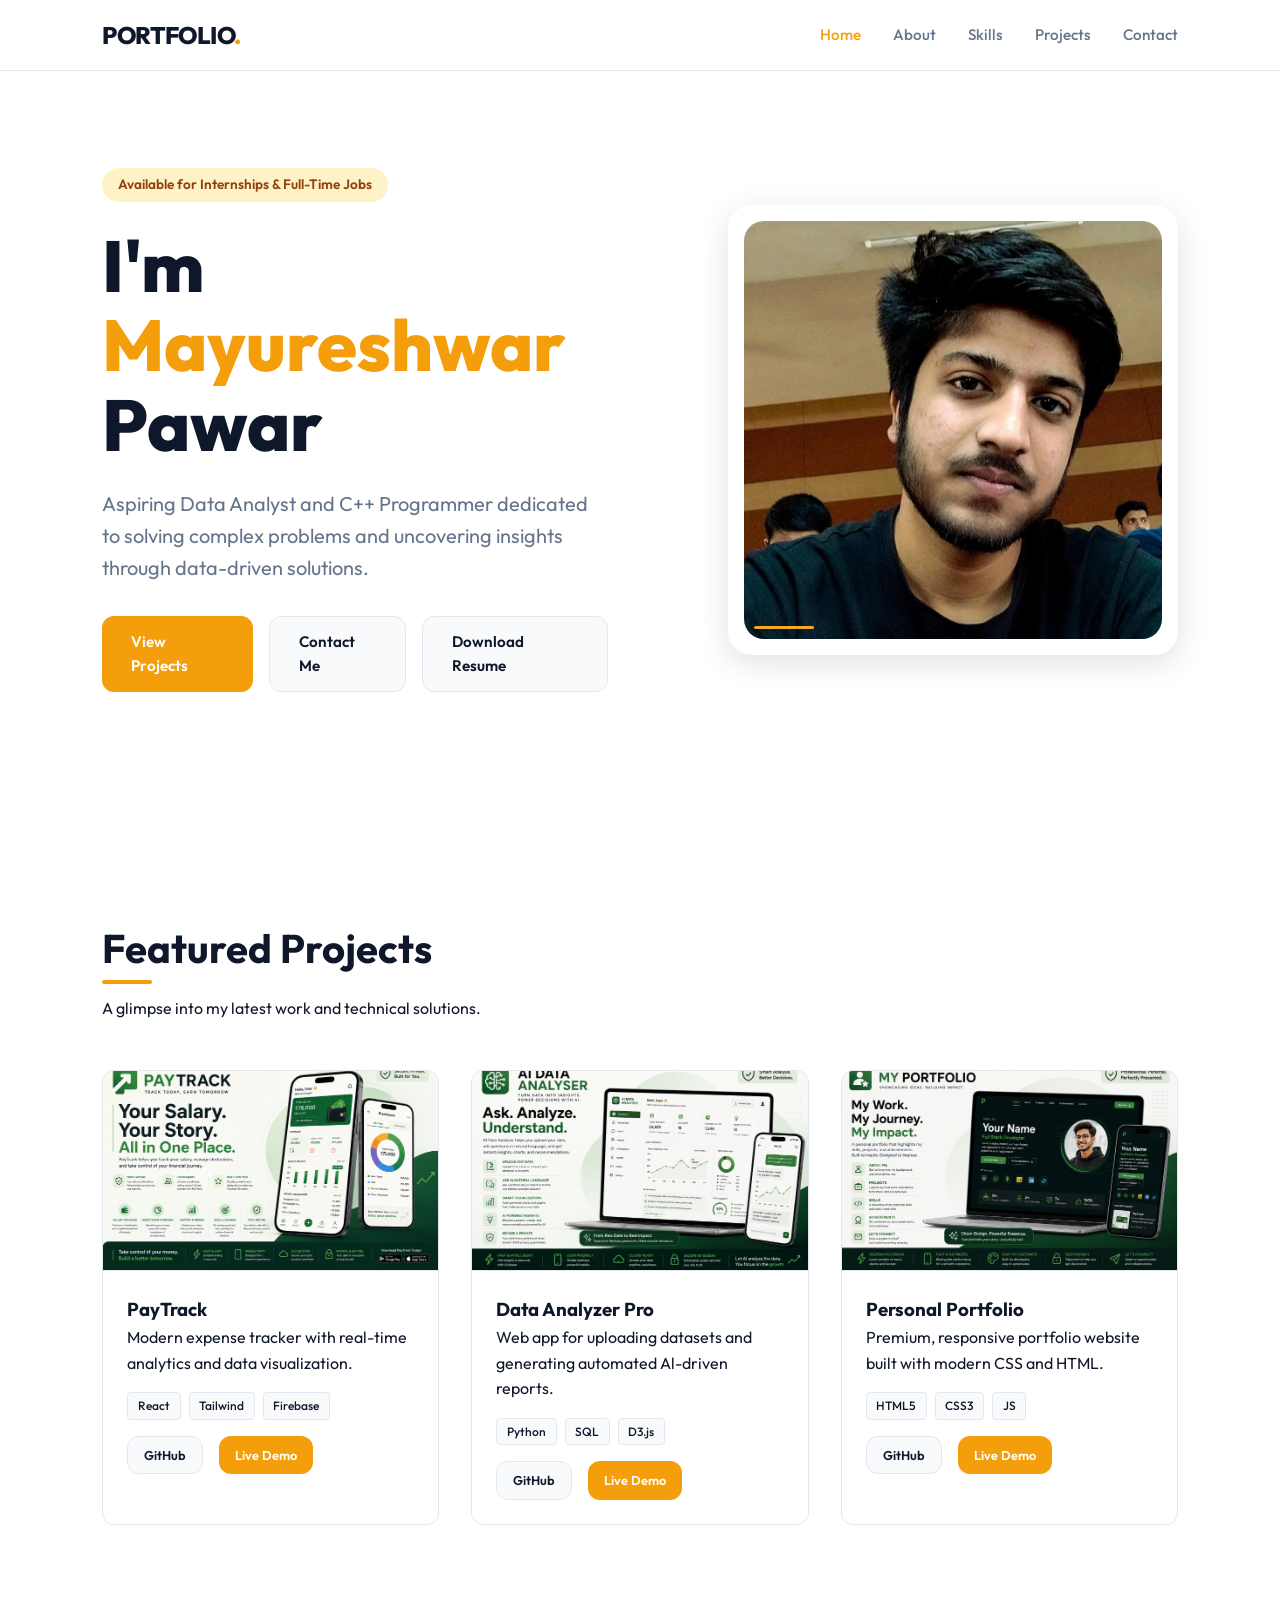
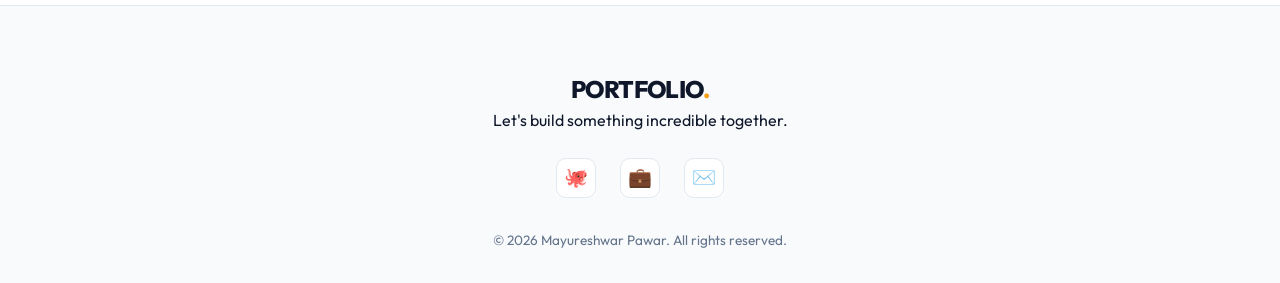
==== commit 2dd88bb0: "add details" ====
--- a/index.html
+++ b/index.html
@@ -34,7 +34,6 @@
       </div>
     </div>
     <div class="hero-image animate-fade-in">
-      <div class="image-glow-backdrop"></div>
       <div class="image-card">
         <img src="i1.jpg" alt="Mayureshwar Pawar">
       </div>
@@ -49,7 +48,7 @@
     <div class="grid-3">
       <div class="card-premium project-card">
         <div class="project-img">
-          <img src="mayur.jpg" alt="Project 1">
+          <img src="paytrackposter.png" alt="PayTrack">
         </div>
         <div class="project-info">
           <h3>PayTrack</h3>
@@ -68,7 +67,7 @@
       
       <div class="card-premium project-card">
         <div class="project-img">
-          <img src="i1.jpg" alt="Project 2">
+          <img src="dataanalyserPoster.png" alt="Data Analyzer Pro">
         </div>
         <div class="project-info">
           <h3>Data Analyzer Pro</h3>
@@ -87,8 +86,7 @@
 
       <div class="card-premium project-card">
         <div class="project-img">
-          <!-- Image placeholder -->
-          <div style="width: 100%; height: 100%; background: #fef3c7; display: flex; align-items: center; justify-content: center; color: #92400e; font-weight: bold;">Portfolio</div>
+          <img src="portfolioPoster.png" alt="Personal Portfolio">
         </div>
         <div class="project-info">
           <h3>Personal Portfolio</h3>
--- a/style.css
+++ b/style.css
@@ -206,30 +206,29 @@
 .image-card {
   width: 450px;
   height: 450px;
-  background: var(--bg-alt);
-  border-radius: 30px;
+  background: rgba(255, 255, 255, 0.1);
+  backdrop-filter: blur(10px);
+  -webkit-backdrop-filter: blur(10px);
+  border: 1px solid rgba(255, 255, 255, 0.3);
+  border-radius: 24px;
   padding: 15px;
-  box-shadow: 0 0 30px #f5a623;
-  border: 1px solid var(--border);
+  box-shadow: 0 8px 32px rgba(0, 0, 0, 0.12);
   position: relative;
   z-index: 2;
-  animation: float 4s ease-in-out infinite;
-  transform: rotate(3deg);
+  animation: float 5s ease-in-out infinite;
   transition: var(--transition);
 }
 
-.image-glow-backdrop {
+/* Golden Accent Line */
+.image-card::after {
+  content: '';
   position: absolute;
-  top: 50%;
-  left: 50%;
-  transform: translate(-50%, -50%);
-  width: 350px;
-  height: 350px;
-  background: var(--primary);
-  filter: blur(100px);
-  opacity: 0.4;
-  border-radius: 50%;
-  z-index: 1;
+  bottom: 25px;
+  left: 25px;
+  width: 60px;
+  height: 3px;
+  background: #f5a623;
+  border-radius: 2px;
 }
 
 .image-card img {
@@ -370,8 +369,8 @@
 }
 
 @keyframes float {
-  0%, 100% { transform: translateY(0) rotate(3deg); }
-  50% { transform: translateY(-15px) rotate(5deg); }
+  0%, 100% { transform: translateY(0); }
+  50% { transform: translateY(-8px); }
 }
 
 /* responsive - basic desktop focus as requested */
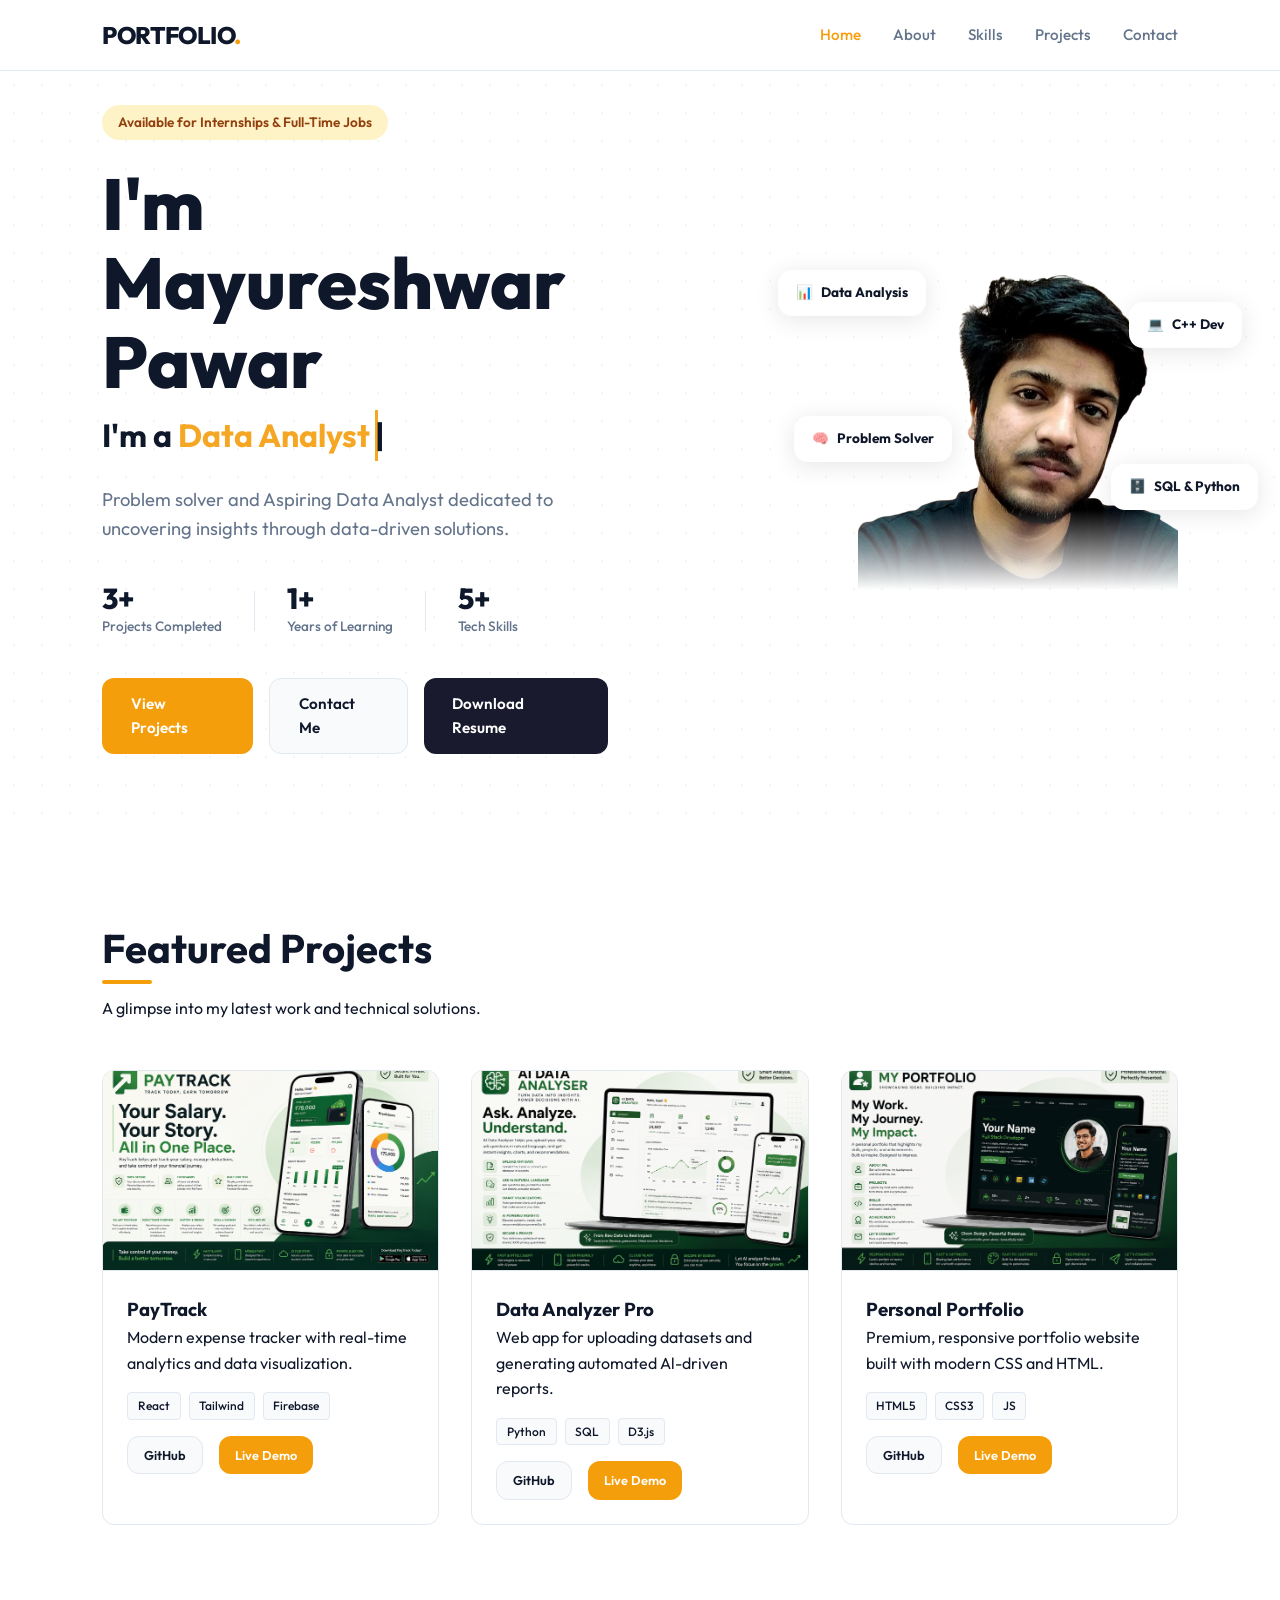
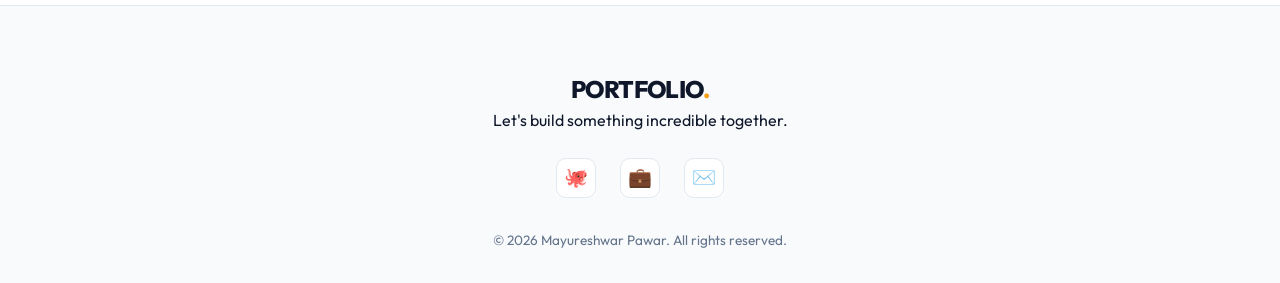
==== commit a360a503: "changes" ====
--- a/index.html
+++ b/index.html
@@ -25,17 +25,51 @@
   <section class="hero">
     <div class="hero-content animate-fade-in">
       <span class="hero-tag">Available for Internships & Full-Time Jobs</span>
-      <h1>I'm <span>Mayureshwar</span><br>Pawar</h1>
-      <p>Aspiring Data Analyst and C++ Programmer dedicated to solving complex problems and uncovering insights through data-driven solutions.</p>
+      <h1>I'm Mayureshwar Pawar</h1>
+      <div class="typing-container">
+        I'm a <span id="typing-text"></span><span class="cursor">|</span>
+      </div>
+      <p>Problem solver and Aspiring Data Analyst dedicated to uncovering insights through data-driven solutions.</p>
+      
+      <div class="stats-row">
+        <div class="stat-item">
+          <span class="stat-num">3+</span>
+          <span class="stat-label">Projects Completed</span>
+        </div>
+        <div class="stat-divider"></div>
+        <div class="stat-item">
+          <span class="stat-num">1+</span>
+          <span class="stat-label">Years of Learning</span>
+        </div>
+        <div class="stat-divider"></div>
+        <div class="stat-item">
+          <span class="stat-num">5+</span>
+          <span class="stat-label">Tech Skills</span>
+        </div>
+      </div>
+
       <div class="btn-group">
         <a href="project.html" class="btn btn-primary">View Projects</a>
         <a href="contact.html" class="btn btn-secondary">Contact Me</a>
-        <a href="./Mayureshwar_Pawar_CV (1).docx" download class="btn btn-secondary">Download Resume</a>
+        <a href="./Mayureshwar_Pawar_CV (1).docx" download class="btn btn-secondary btn-resume">Download Resume</a>
       </div>
     </div>
     <div class="hero-image animate-fade-in">
-      <div class="image-card">
-        <img src="i1.jpg" alt="Mayureshwar Pawar">
+      <div class="cutout-container">
+        <img src="nobackround.png" alt="Mayureshwar Pawar" class="photo-cutout">
+        
+        <div class="float-badge b1" style="animation-delay: 0s;">
+          <span>📊</span> Data Analysis
+        </div>
+        <div class="float-badge b2" style="animation-delay: 0.8s;">
+          <span>💻</span> C++ Dev
+        </div>
+        <div class="float-badge b3" style="animation-delay: 1.6s;">
+          <span>🧠</span> Problem Solver
+        </div>
+        <div class="float-badge b4" style="animation-delay: 2.4s;">
+          <span>🗄️</span> SQL & Python
+        </div>
       </div>
     </div>
   </section>
@@ -119,6 +153,42 @@
   <p style="font-size: 0.85rem; color: var(--text-muted);">&copy; 2026 Mayureshwar Pawar. All rights reserved.</p>
 </footer>
 
+<script>
+  const textElement = document.getElementById('typing-text');
+  const phrases = ["Data Analyst", "C++ Developer", "Problem Solver"];
+  let phraseIndex = 0;
+  let charIndex = 0;
+  let isDeleting = false;
+  let typeSpeed = 100;
+
+  function type() {
+    const currentPhrase = phrases[phraseIndex];
+    
+    if (isDeleting) {
+      charIndex--;
+      typeSpeed = 50;
+    } else {
+      charIndex++;
+      typeSpeed = 100;
+    }
+
+    textElement.textContent = currentPhrase.substring(0, charIndex);
+
+    if (!isDeleting && charIndex === currentPhrase.length) {
+      isDeleting = true;
+      typeSpeed = 1500; // Pause at end
+    } else if (isDeleting && charIndex === 0) {
+      isDeleting = false;
+      phraseIndex = (phraseIndex + 1) % phrases.length;
+      typeSpeed = 500; // Pause before typing next
+    }
+
+    setTimeout(type, typeSpeed);
+  }
+
+  document.addEventListener('DOMContentLoaded', type);
+</script>
+
 </body>
 </html>
 
--- a/style.css
+++ b/style.css
@@ -143,6 +143,19 @@
   background-color: var(--bg-alt);
   color: var(--text);
   border: 1px solid var(--border);
+  transition: var(--transition);
+}
+
+.btn-resume {
+  background-color: #1a1a2e !important;
+  color: white !important;
+  border: none !important;
+  border-radius: 12px;
+}
+
+.btn-resume:hover {
+  background-color: #2d2d4e !important;
+  transform: translateY(-2px) scale(1.05);
 }
 
 .btn-secondary:hover {
@@ -160,6 +173,9 @@
   justify-content: space-between;
   gap: 4rem;
   padding-top: 2rem;
+  background-image: radial-gradient(rgba(0, 0, 0, 0.04) 1.5px, transparent 1.5px);
+  background-size: 28px 28px;
+  background-color: #ffffff;
 }
 
 .hero-content {
@@ -181,7 +197,7 @@
   font-size: 4.5rem;
   line-height: 1.1;
   font-weight: 800;
-  margin-bottom: 1.5rem;
+  margin-bottom: 0.5rem;
   color: var(--text);
 }
 
@@ -189,11 +205,69 @@
   color: var(--primary);
 }
 
+.typing-container {
+  font-size: 2rem;
+  font-weight: 700;
+  color: var(--text);
+  margin-bottom: 1.5rem;
+  min-height: 3rem;
+}
+
+#typing-text {
+  color: #f5a623;
+}
+
+.cursor {
+  display: inline-block;
+  width: 3px;
+  background-color: #f5a623;
+  margin-left: 5px;
+  animation: blink 1s step-end infinite;
+}
+
+@keyframes blink {
+  from, to { background-color: transparent; }
+  50% { background-color: #f5a623; }
+}
+
 .hero-content p {
-  font-size: 1.25rem;
+  font-size: 1.15rem;
   color: var(--text-muted);
   max-width: 550px;
-  margin-bottom: 2rem;
+  margin-bottom: 1.5rem;
+}
+
+/* Stats Row */
+.stats-row {
+  display: flex;
+  align-items: center;
+  gap: 2rem;
+  margin: 2.5rem 0;
+}
+
+.stat-item {
+  display: flex;
+  flex-direction: column;
+}
+
+.stat-num {
+  font-size: 1.8rem;
+  font-weight: 800;
+  color: var(--text);
+  line-height: 1;
+}
+
+.stat-label {
+  font-size: 0.85rem;
+  color: var(--text-muted);
+  font-weight: 500;
+  margin-top: 0.25rem;
+}
+
+.stat-divider {
+  width: 1px;
+  height: 40px;
+  background-color: var(--border);
 }
 
 .hero-image {
@@ -201,41 +275,57 @@
   position: relative;
   display: flex;
   justify-content: flex-end;
-}
-
-.image-card {
-  width: 450px;
-  height: 450px;
-  background: rgba(255, 255, 255, 0.1);
-  backdrop-filter: blur(10px);
-  -webkit-backdrop-filter: blur(10px);
-  border: 1px solid rgba(255, 255, 255, 0.3);
-  border-radius: 24px;
-  padding: 15px;
-  box-shadow: 0 8px 32px rgba(0, 0, 0, 0.12);
+  align-items: flex-end; /* Grounded to bottom */
+}
+
+.cutout-container {
   position: relative;
-  z-index: 2;
-  animation: float 5s ease-in-out infinite;
-  transition: var(--transition);
-}
-
-/* Golden Accent Line */
-.image-card::after {
-  content: '';
+  width: 100%;
+  max-width: 320px; /* Reduced scale to ~70% */
+  display: flex;
+  justify-content: center;
+}
+
+.photo-cutout {
+  width: 100%;
+  height: auto;
+  background: transparent;
+  border: none;
+  box-shadow: none;
+  border-radius: 0;
+  animation: float 6s ease-in-out infinite;
+  position: relative;
+  z-index: 1;
+  /* Gradient fade at bottom - lower threshold */
+  -webkit-mask-image: linear-gradient(to bottom, black 0%, black 75%, transparent 100%);
+  mask-image: linear-gradient(to bottom, black 0%, black 75%, transparent 100%);
+}
+
+.float-badge {
   position: absolute;
-  bottom: 25px;
-  left: 25px;
-  width: 60px;
-  height: 3px;
-  background: #f5a623;
-  border-radius: 2px;
-}
-
-.image-card img {
-  width: 100%;
-  height: 100%;
-  object-fit: cover;
-  border-radius: 20px;
+  background: white;
+  padding: 12px 18px;
+  border-radius: 14px;
+  box-shadow: 0 4px 25px rgba(0,0,0,0.1);
+  font-size: 0.85rem;
+  font-weight: 700;
+  color: var(--text);
+  display: flex;
+  align-items: center;
+  gap: 8px;
+  white-space: nowrap;
+  z-index: 10;
+  animation: badgeFloat 5s ease-in-out infinite;
+}
+
+.b1 { top: 0%; left: -25%; }
+.b2 { top: 10%; right: -20%; }
+.b3 { bottom: 40%; left: -20%; }
+.b4 { bottom: 25%; right: -25%; }
+
+@keyframes badgeFloat {
+  0%, 100% { transform: translateY(0); }
+  50% { transform: translateY(-12px); }
 }
 
 /* Grid Layouts */
@@ -370,7 +460,7 @@
 
 @keyframes float {
   0%, 100% { transform: translateY(0); }
-  50% { transform: translateY(-8px); }
+  50% { transform: translateY(-10px); }
 }
 
 /* responsive - basic desktop focus as requested */
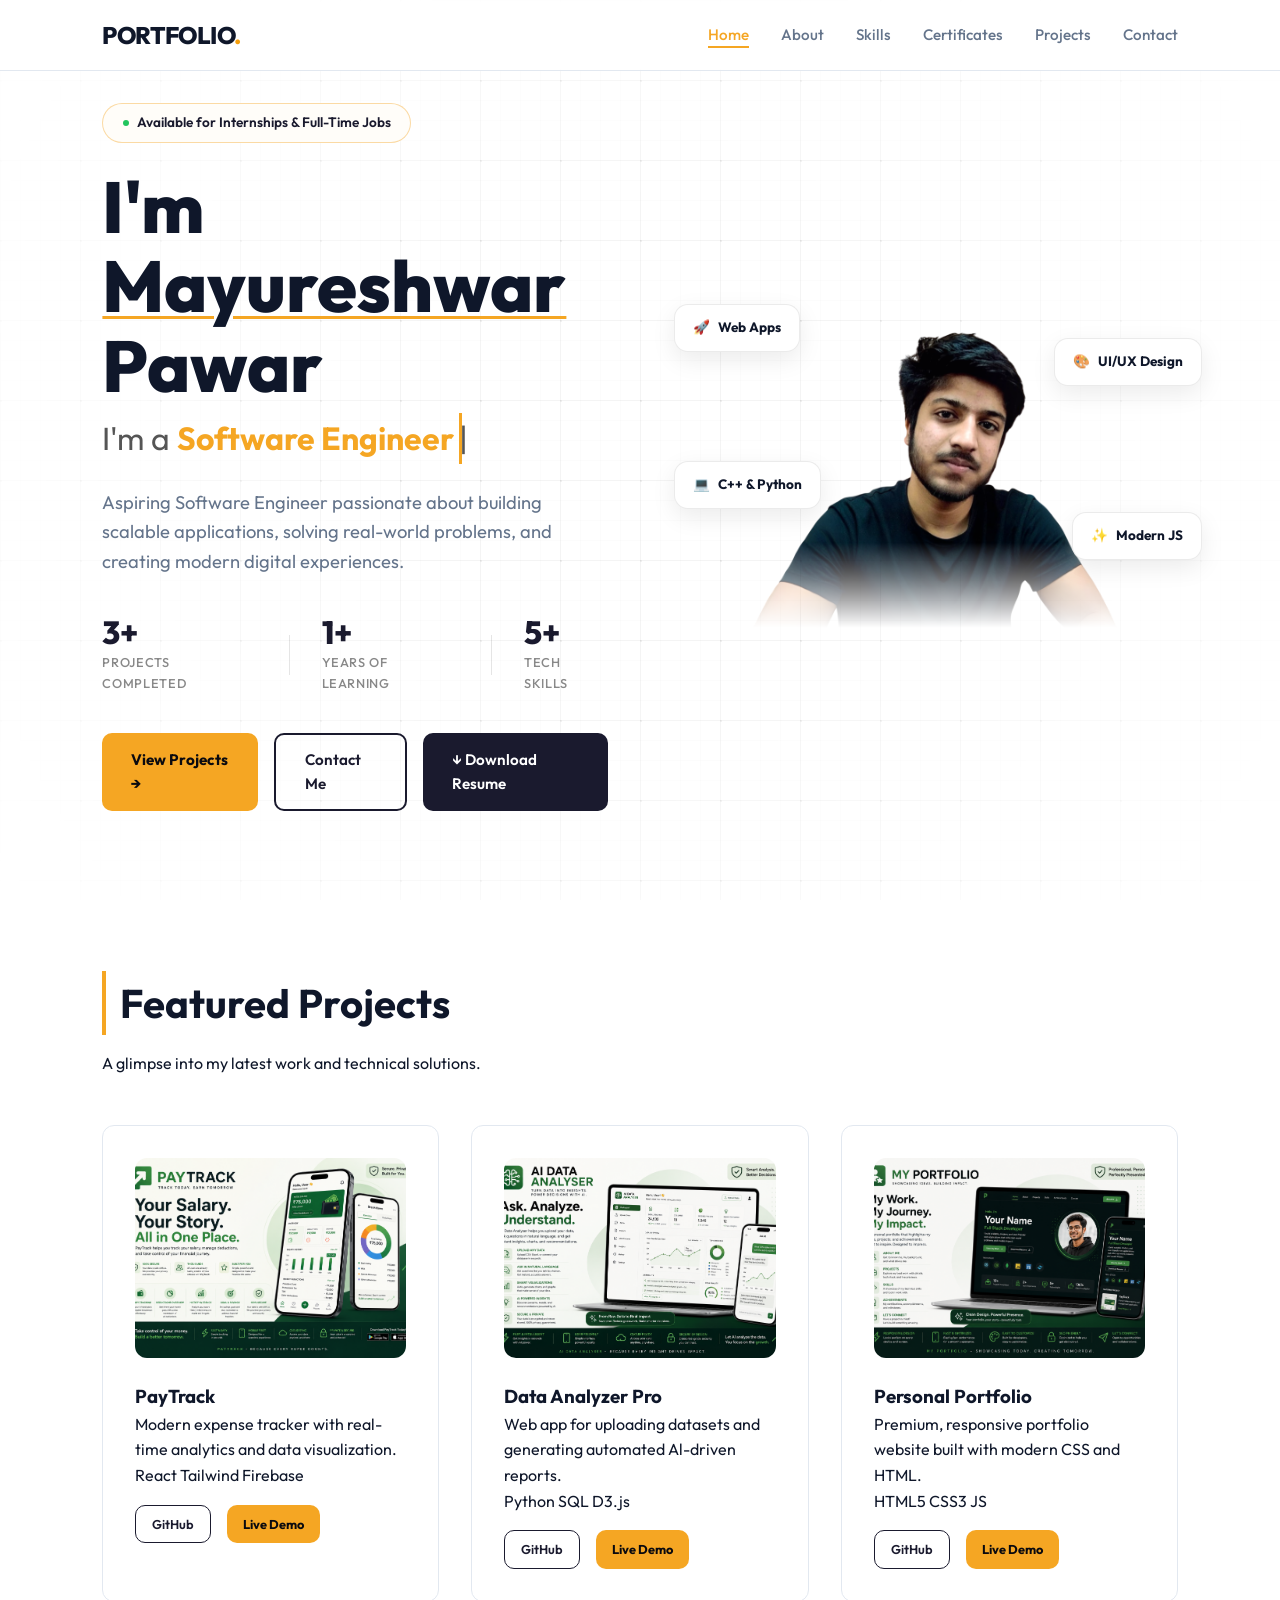
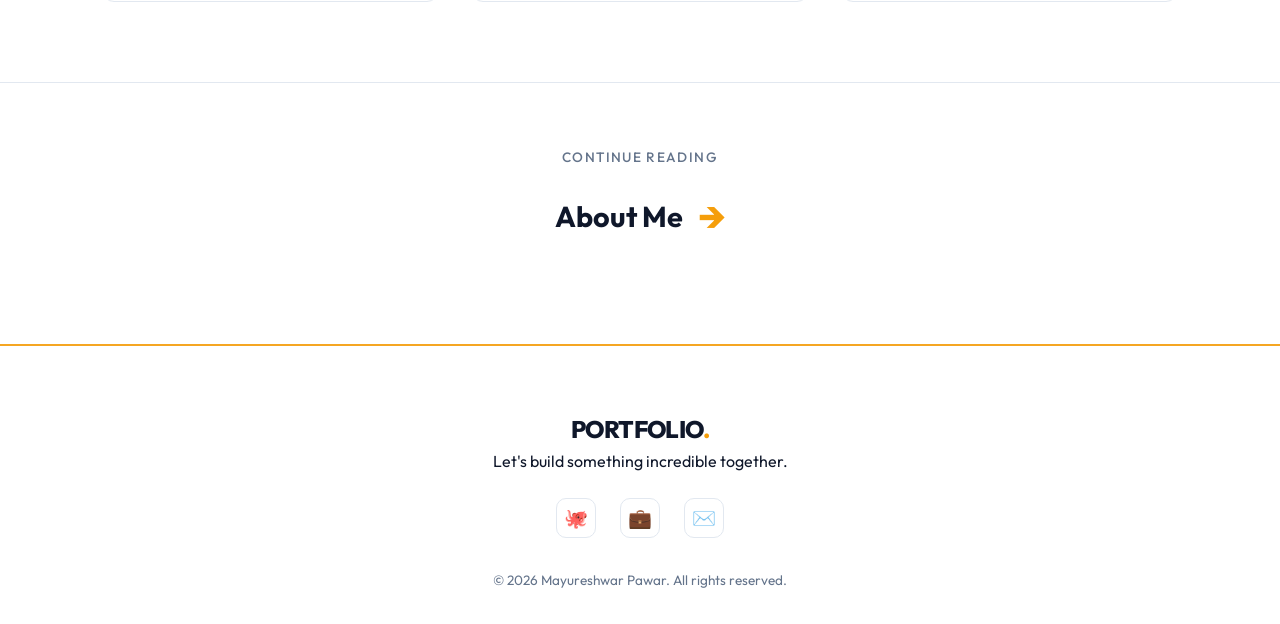
==== commit 17b7e91b: "Updated portfolio website" ====
--- a/index.html
+++ b/index.html
@@ -3,7 +3,7 @@
 <head>
   <meta charset="UTF-8">
   <meta name="viewport" content="width=device-width, initial-scale=1.0">
-  <title>Mayureshwar Pawar | Data Analyst & C++ Developer</title>
+  <title>Mayureshwar Pawar | Software Engineer</title>
   <link rel="stylesheet" href="style.css">
 </head>
 <body>
@@ -15,6 +15,7 @@
       <li><a href="index.html" class="nav-link active">Home</a></li>
       <li><a href="aboutme.html" class="nav-link">About</a></li>
       <li><a href="skills.html" class="nav-link">Skills</a></li>
+      <li><a href="certificates.html" class="nav-link">Certificates</a></li>
       <li><a href="project.html" class="nav-link">Projects</a></li>
       <li><a href="contact.html" class="nav-link">Contact</a></li>
     </ul>
@@ -25,11 +26,11 @@
   <section class="hero">
     <div class="hero-content animate-fade-in">
       <span class="hero-tag">Available for Internships & Full-Time Jobs</span>
-      <h1>I'm Mayureshwar Pawar</h1>
+      <h1>I'm <span class="highlight-name">Mayureshwar</span> Pawar</h1>
       <div class="typing-container">
         I'm a <span id="typing-text"></span><span class="cursor">|</span>
       </div>
-      <p>Problem solver and Aspiring Data Analyst dedicated to uncovering insights through data-driven solutions.</p>
+      <p>Aspiring Software Engineer passionate about building scalable applications, solving real-world problems, and creating modern digital experiences.</p>
       
       <div class="stats-row">
         <div class="stat-item">
@@ -49,26 +50,26 @@
       </div>
 
       <div class="btn-group">
-        <a href="project.html" class="btn btn-primary">View Projects</a>
+        <a href="project.html" class="btn btn-primary">View Projects →</a>
         <a href="contact.html" class="btn btn-secondary">Contact Me</a>
-        <a href="./Mayureshwar_Pawar_CV (1).docx" download class="btn btn-secondary btn-resume">Download Resume</a>
+        <a href="./Mayureshwar_Pawar_CV (1).docx" download class="btn btn-resume">↓ Download Resume</a>
       </div>
     </div>
     <div class="hero-image animate-fade-in">
       <div class="cutout-container">
-        <img src="nobackround.png" alt="Mayureshwar Pawar" class="photo-cutout">
+        <img src="i1-Photoroom.png" alt="Mayureshwar Pawar" class="photo-cutout">
         
         <div class="float-badge b1" style="animation-delay: 0s;">
-          <span>📊</span> Data Analysis
+          <span>🚀</span> Web Apps
         </div>
         <div class="float-badge b2" style="animation-delay: 0.8s;">
-          <span>💻</span> C++ Dev
+          <span>🎨</span> UI/UX Design
         </div>
         <div class="float-badge b3" style="animation-delay: 1.6s;">
-          <span>🧠</span> Problem Solver
+          <span>💻</span> C++ & Python
         </div>
         <div class="float-badge b4" style="animation-delay: 2.4s;">
-          <span>🗄️</span> SQL & Python
+          <span>✨</span> Modern JS
         </div>
       </div>
     </div>
@@ -93,8 +94,8 @@
             <span class="tag">Firebase</span>
           </div>
           <div class="btn-group" style="margin-top: 1rem;">
-            <a href="https://github.com/mayureshwar120/PAYTRACK" target="_blank" rel="noopener noreferrer" class="btn btn-secondary" style="padding: 0.5rem 1rem; font-size: 0.8rem;">GitHub</a>
-            <a href="https://github.com/mayureshwar120/PAYTRACK/releases/download/v1.0/app-debug.apk" target="_blank" rel="noopener noreferrer" class="btn btn-primary" style="padding: 0.5rem 1rem; font-size: 0.8rem;">Live Demo</a>
+            <a href="https://github.com/mayureshwar120/PAYTRACK" target="_blank" rel="noopener noreferrer" class="btn btn-secondary project-btn-github">GitHub</a>
+            <a href="https://github.com/mayureshwar120/PAYTRACK/releases/download/v1.0/app-debug.apk" target="_blank" rel="noopener noreferrer" class="btn btn-primary project-btn-live">Live Demo</a>
           </div>
         </div>
       </div>
@@ -112,8 +113,8 @@
             <span class="tag">D3.js</span>
           </div>
           <div class="btn-group" style="margin-top: 1rem;">
-            <a href="https://github.com/mayureshwar120/DigData" target="_blank" rel="noopener noreferrer" class="btn btn-secondary" style="padding: 0.5rem 1rem; font-size: 0.8rem;">GitHub</a>
-            <a href="https://dig-data-git-main-mayursakhi6-9313s-projects.vercel.app/" target="_blank" rel="noopener noreferrer" class="btn btn-primary" style="padding: 0.5rem 1rem; font-size: 0.8rem;">Live Demo</a>
+            <a href="https://github.com/mayureshwar120/DigData" target="_blank" rel="noopener noreferrer" class="btn btn-secondary project-btn-github">GitHub</a>
+            <a href="https://dig-data-git-main-mayursakhi6-9313s-projects.vercel.app/" target="_blank" rel="noopener noreferrer" class="btn btn-primary project-btn-live">Live Demo</a>
           </div>
         </div>
       </div>
@@ -131,12 +132,20 @@
             <span class="tag">JS</span>
           </div>
           <div class="btn-group" style="margin-top: 1rem;">
-            <a href="https://github.com/mayureshwar120/mayureshwar1_portfolio" target="_blank" rel="noopener noreferrer" class="btn btn-secondary" style="padding: 0.5rem 1rem; font-size: 0.8rem;">GitHub</a>
-            <a href="https://mayureshwar1-portfolio-4iua7f98r-mayursakhi6-9313s-projects.vercel.app/index.html#" target="_blank" rel="noopener noreferrer" class="btn btn-primary" style="padding: 0.5rem 1rem; font-size: 0.8rem;">Live Demo</a>
-          </div>
-        </div>
-      </div>
-    </div>
+            <a href="https://github.com/mayureshwar120/mayureshwar1_portfolio" target="_blank" rel="noopener noreferrer" class="btn btn-secondary project-btn-github">GitHub</a>
+            <a href="https://mayureshwar1-portfolio-4iua7f98r-mayursakhi6-9313s-projects.vercel.app/index.html#" target="_blank" rel="noopener noreferrer" class="btn btn-primary project-btn-live">Live Demo</a>
+          </div>
+        </div>
+      </div>
+    </div>
+  </section>
+
+  <!-- Next Page Navigation -->
+  <section class="next-page-nav animate-fade-in">
+    <a href="aboutme.html" class="next-page-link">
+      <span class="next-label">Continue reading</span>
+      <div class="next-title">About Me <span>→</span></div>
+    </a>
   </section>
 </main>
 
@@ -155,7 +164,7 @@
 
 <script>
   const textElement = document.getElementById('typing-text');
-  const phrases = ["Data Analyst", "C++ Developer", "Problem Solver"];
+  const phrases = ["Software Engineer", "Web Developer", "UI/UX Designer", "Problem Solver"];
   let phraseIndex = 0;
   let charIndex = 0;
   let isDeleting = false;
--- a/style.css
+++ b/style.css
@@ -28,6 +28,29 @@
   color: var(--text);
   line-height: 1.6;
   overflow-x: hidden;
+  position: relative;
+}
+
+body::before {
+  content: "";
+  position: fixed;
+  top: 0;
+  left: 0;
+  width: 100%;
+  height: 100%;
+  z-index: -1;
+  background-image: 
+    /* Intersection Dots */
+    radial-gradient(circle at 1px 1px, rgba(0, 0, 0, 0.05) 1.5px, transparent 0),
+    /* Major Grid */
+    linear-gradient(to right, rgba(0, 0, 0, 0.03) 1.5px, transparent 1.5px),
+    linear-gradient(to bottom, rgba(0, 0, 0, 0.03) 1.5px, transparent 1.5px),
+    /* Minor Grid */
+    linear-gradient(to right, rgba(0, 0, 0, 0.01) 1px, transparent 1px),
+    linear-gradient(to bottom, rgba(0, 0, 0, 0.01) 1px, transparent 1px);
+  background-size: 80px 80px, 80px 80px, 80px 80px, 20px 20px, 20px 20px;
+  mask-image: radial-gradient(circle at 50% 50%, black 30%, rgba(0, 0, 0, 0.4) 70%, transparent 100%);
+  -webkit-mask-image: radial-gradient(circle at 50% 50%, black 30%, rgba(0, 0, 0, 0.4) 70%, transparent 100%);
 }
 
 a {
@@ -74,10 +97,17 @@
   font-weight: 500;
   font-size: 0.95rem;
   color: var(--text-muted);
-}
-
-.nav-link:hover, .nav-link.active {
-  color: var(--primary);
+  transition: color 0.2s ease;
+}
+
+.nav-link:hover {
+  color: #f5a623;
+}
+
+.nav-link.active {
+  color: #f5a623;
+  border-bottom: 2px solid #f5a623;
+  padding-bottom: 2px;
 }
 
 /* Global Sections */
@@ -96,6 +126,15 @@
   margin-bottom: 1rem;
   position: relative;
   display: inline-block;
+}
+
+.featured-projects .section-header h2 {
+  border-left: 4px solid #f5a623;
+  padding-left: 14px;
+}
+
+.featured-projects .section-header h2::after {
+  display: none;
 }
 
 .section-header h2::after {
@@ -129,40 +168,66 @@
 }
 
 .btn-primary {
-  background-color: var(--primary);
-  color: var(--white);
+  background-color: #f5a623;
+  color: #0a0a0f;
+  font-weight: 700;
+  border-radius: 10px;
 }
 
 .btn-primary:hover {
-  background-color: var(--primary-hover);
+  transform: scale(1.04);
+  filter: brightness(1.08);
+  box-shadow: 0 8px 20px rgba(245, 166, 35, 0.3);
+}
+
+.btn-secondary {
+  background-color: transparent;
+  color: #1a1a2e;
+  border: 2px solid #1a1a2e;
+  border-radius: 10px;
+  transition: all 0.3s ease;
+}
+
+.btn-secondary:hover {
+  background-color: #1a1a2e;
+  color: white;
+  border-color: #1a1a2e;
   transform: translateY(-2px);
-  box-shadow: var(--shadow-md);
-}
-
-.btn-secondary {
-  background-color: var(--bg-alt);
-  color: var(--text);
-  border: 1px solid var(--border);
-  transition: var(--transition);
 }
 
 .btn-resume {
   background-color: #1a1a2e !important;
   color: white !important;
   border: none !important;
-  border-radius: 12px;
+  border-radius: 10px !important;
+  font-weight: 600;
 }
 
 .btn-resume:hover {
   background-color: #2d2d4e !important;
-  transform: translateY(-2px) scale(1.05);
-}
-
-.btn-secondary:hover {
-  background-color: var(--white);
-  border-color: var(--primary);
-  color: var(--primary);
-  transform: translateY(-2px) scale(1.05);
+  transform: translateY(-2px);
+}
+
+/* Project Specific Buttons */
+.project-btn-live {
+  padding: 0.5rem 1rem !important;
+  font-size: 0.8rem !important;
+  background-color: #f5a623 !important;
+  color: #0a0a0f !important;
+  font-weight: 700 !important;
+}
+
+.project-btn-github {
+  padding: 0.5rem 1rem !important;
+  font-size: 0.8rem !important;
+  background-color: transparent !important;
+  color: #1a1a2e !important;
+  border: 1px solid #1a1a2e !important;
+}
+
+.project-btn-github:hover {
+  background-color: #1a1a2e !important;
+  color: white !important;
 }
 
 /* Hero Section */
@@ -173,9 +238,7 @@
   justify-content: space-between;
   gap: 4rem;
   padding-top: 2rem;
-  background-image: radial-gradient(rgba(0, 0, 0, 0.04) 1.5px, transparent 1.5px);
-  background-size: 28px 28px;
-  background-color: #ffffff;
+  background-color: transparent;
 }
 
 .hero-content {
@@ -183,14 +246,31 @@
 }
 
 .hero-tag {
-  display: inline-block;
-  padding: 0.4rem 1rem;
-  background: #fef3c7;
-  color: #92400e;
+  display: inline-flex;
+  align-items: center;
+  gap: 8px;
+  padding: 0.5rem 1.2rem;
+  background: #fffdf9;
+  color: #1a1a2e;
+  border: 1px solid rgba(245, 166, 35, 0.4);
   border-radius: 9999px;
   font-size: 0.85rem;
   font-weight: 600;
   margin-bottom: 1.5rem;
+}
+
+.hero-tag::before {
+  content: '';
+  width: 6px;
+  height: 6px;
+  background-color: #22c55e;
+  border-radius: 50%;
+  animation: pulse 2s infinite;
+}
+
+@keyframes pulse {
+  0%, 100% { opacity: 1; transform: scale(1); }
+  50% { opacity: 0.3; transform: scale(0.8); }
 }
 
 .hero-content h1 {
@@ -201,20 +281,25 @@
   color: var(--text);
 }
 
-.hero-content h1 span {
-  color: var(--primary);
+.highlight-name {
+  position: relative;
+  text-decoration: underline;
+  text-decoration-color: #f5a623;
+  text-decoration-thickness: 3px;
+  text-underline-offset: 4px;
 }
 
 .typing-container {
   font-size: 2rem;
-  font-weight: 700;
-  color: var(--text);
+  font-weight: 400;
+  color: #555;
   margin-bottom: 1.5rem;
   min-height: 3rem;
 }
 
 #typing-text {
   color: #f5a623;
+  font-weight: 700;
 }
 
 .cursor {
@@ -251,23 +336,25 @@
 }
 
 .stat-num {
-  font-size: 1.8rem;
+  font-size: 2rem;
   font-weight: 800;
-  color: var(--text);
+  color: #1a1a2e;
   line-height: 1;
 }
 
 .stat-label {
-  font-size: 0.85rem;
-  color: var(--text-muted);
+  font-size: 0.8rem;
+  color: #888;
   font-weight: 500;
   margin-top: 0.25rem;
+  letter-spacing: 0.05em;
+  text-transform: uppercase;
 }
 
 .stat-divider {
   width: 1px;
   height: 40px;
-  background-color: var(--border);
+  background-color: rgba(0,0,0,0.1);
 }
 
 .hero-image {
@@ -281,7 +368,7 @@
 .cutout-container {
   position: relative;
   width: 100%;
-  max-width: 320px; /* Reduced scale to ~70% */
+  max-width: 480px; /* Increased size for better visual impact */
   display: flex;
   justify-content: center;
 }
@@ -306,7 +393,8 @@
   background: white;
   padding: 12px 18px;
   border-radius: 14px;
-  box-shadow: 0 4px 25px rgba(0,0,0,0.1);
+  border: 1px solid rgba(0,0,0,0.08);
+  box-shadow: 0 8px 24px rgba(0,0,0,0.08);
   font-size: 0.85rem;
   font-weight: 700;
   color: var(--text);
@@ -315,13 +403,20 @@
   gap: 8px;
   white-space: nowrap;
   z-index: 10;
+  transition: all 0.3s ease;
   animation: badgeFloat 5s ease-in-out infinite;
 }
 
-.b1 { top: 0%; left: -25%; }
-.b2 { top: 10%; right: -20%; }
-.b3 { bottom: 40%; left: -20%; }
-.b4 { bottom: 25%; right: -25%; }
+.float-badge:hover {
+  box-shadow: 0 12px 32px rgba(245, 166, 35, 0.15);
+  border-color: rgba(245, 166, 35, 0.3);
+  transform: translateY(-5px);
+}
+
+.b1 { top: 5%; left: -5%; }
+.b2 { top: 15%; right: -5%; }
+.b3 { bottom: 35%; left: -5%; }
+.b4 { bottom: 20%; right: -5%; }
 
 @keyframes badgeFloat {
   0%, 100% { transform: translateY(0); }
@@ -345,69 +440,402 @@
 }
 
 .card-premium:hover {
-  transform: translateY(-5px);
-  box-shadow: var(--shadow-lg);
-  border-color: var(--primary);
-}
-
-/* Project Cards */
+  transform: translateY(-4px);
+  box-shadow: 0 16px 40px rgba(0,0,0,0.10);
+  border-color: rgba(245,166,35,0.2);
+}
+
+/* Featured Project Card Fixes */
 .project-card {
-  padding: 0;
+  display: flex;
+  flex-direction: column;
+  height: 100%;
+}
+
+.project-img {
+  width: 100%;
+  height: 200px;
+  border-radius: var(--radius);
   overflow: hidden;
-}
-
-.project-img {
-  height: 200px;
-  background: var(--bg-alt);
-  display: flex;
-  align-items: center;
-  justify-content: center;
-  border-bottom: 1px solid var(--border);
+  margin-bottom: 1.5rem;
 }
 
 .project-img img {
   width: 100%;
   height: 100%;
   object-fit: cover;
+  transition: transform 0.5s ease;
+}
+
+.project-card:hover .project-img img {
+  transform: scale(1.05);
 }
 
 .project-info {
-  padding: 1.5rem;
-}
-
-.tag-list {
-  display: flex;
-  flex-wrap: wrap;
+  flex-grow: 1;
+  display: flex;
+  flex-direction: column;
+}
+
+.project-info .btn-group {
+  margin-top: auto;
+}
+
+/* Flagship Projects Showcase */
+.projects-hero {
+  padding: 8rem 8% 4rem;
+  text-align: center;
+  background: transparent;
+}
+
+.flagship-showcase {
+  padding: 0 8% 8rem;
+  background: transparent;
+  display: flex;
+  flex-direction: column;
+  gap: 8rem;
+}
+
+.project-item {
+  display: flex;
+  align-items: center;
+  gap: 6rem;
+  min-height: 500px;
+}
+
+.project-item.reverse {
+  flex-direction: row-reverse;
+}
+
+.project-visual {
+  flex: 1.2;
+  position: relative;
+}
+
+.project-mockup-wrapper {
+  position: relative;
+  border-radius: 24px;
+  overflow: hidden;
+  box-shadow: 0 30px 60px rgba(0,0,0,0.12);
+  transition: transform 0.6s cubic-bezier(0.23, 1, 0.32, 1);
+  background: #f8fafc;
+}
+
+.project-item:hover .project-mockup-wrapper {
+  transform: translateY(-15px) rotateX(2deg) rotateY(-2deg);
+  box-shadow: 0 40px 80px rgba(245, 158, 11, 0.15);
+}
+
+.project-mockup-wrapper img {
+  width: 100%;
+  height: auto;
+  display: block;
+}
+
+.project-spotlight {
+  position: absolute;
+  top: 0;
+  left: 0;
+  width: 100%;
+  height: 100%;
+  background: radial-gradient(circle at var(--x, 50%) var(--y, 50%), rgba(245, 158, 11, 0.1) 0%, transparent 60%);
+  z-index: 2;
+  pointer-events: none;
+}
+
+.project-details {
+  flex: 1;
+  display: flex;
+  flex-direction: column;
+  gap: 1.5rem;
+}
+
+.project-badge {
+  display: inline-flex;
+  padding: 0.4rem 1rem;
+  background: #fff8ed;
+  color: #f59e0b;
+  border-radius: 999px;
+  font-size: 0.75rem;
+  font-weight: 700;
+  width: fit-content;
+  text-transform: uppercase;
+  letter-spacing: 0.1em;
+  border: 1px solid rgba(245,158,11,0.2);
+}
+
+.project-details h3 {
+  font-size: 3rem;
+  font-weight: 800;
+  color: #0F172A;
+  line-height: 1.1;
+}
+
+.project-details p {
+  font-size: 1.1rem;
+  color: #64748B;
+  line-height: 1.8;
+}
+
+/* Multi-Metric Bento Section */
+.project-metrics {
+  display: grid;
+  grid-template-columns: repeat(2, 1fr);
+  gap: 1rem;
+  margin: 1rem 0;
+}
+
+.metric-pill {
+  background: #f8fafc;
+  padding: 0.8rem 1.2rem;
+  border-radius: 12px;
+  display: flex;
+  align-items: center;
+  gap: 0.8rem;
+  font-size: 0.85rem;
+  font-weight: 600;
+  color: #0F172A;
+  border: 1px solid rgba(0,0,0,0.03);
+  transition: all 0.3s ease;
+}
+
+.metric-pill:hover {
+  background: white;
+  border-color: rgba(245,158,11,0.3);
+  transform: translateX(5px);
+}
+
+.metric-dot {
+  width: 8px;
+  height: 8px;
+  background: #f59e0b;
+  border-radius: 50%;
+}
+
+/* Stats Overview Section */
+.projects-stats {
+  display: grid;
+  grid-template-columns: repeat(3, 1fr);
+  gap: 1.5rem;
+  margin-top: 5rem;
+  padding: 3rem;
+  background: #f8fafc;
+  border-radius: 32px;
+  border: 1px solid rgba(0,0,0,0.03);
+}
+
+.stat-box {
+  text-align: center;
+}
+
+.stat-box h4 {
+  font-size: 2.5rem;
+  font-weight: 800;
+  color: #0F172A;
+  margin-bottom: 0.5rem;
+}
+
+.stat-box p {
+  font-size: 0.9rem;
+  color: #64748B;
+  text-transform: uppercase;
+  letter-spacing: 0.1em;
+  font-weight: 600;
+}
+
+@media (max-width: 1024px) {
+  .project-item, .project-item.reverse {
+    flex-direction: column;
+    gap: 3rem;
+    text-align: center;
+  }
+  .project-details {
+    align-items: center;
+  }
+  .project-item.reverse {
+    flex-direction: column;
+  }
+}
+
+/* Skills Section - Premium Bento Grid */
+.skills-page {
+  max-width: 1200px;
+  margin: 0 auto;
+  padding: 8rem 8%;
+}
+
+.bento-grid {
+  display: grid;
+  grid-template-columns: repeat(4, 1fr);
+  grid-auto-rows: minmax(180px, auto);
+  gap: 1.5rem;
+  margin-top: 3rem;
+}
+
+.bento-card {
+  position: relative;
+  background: white;
+  border: 1px solid rgba(0, 0, 0, 0.05);
+  border-radius: 24px;
+  padding: 2rem;
+  overflow: hidden;
+  transition: all 0.5s cubic-bezier(0.23, 1, 0.32, 1);
+  display: flex;
+  flex-direction: column;
+  justify-content: space-between;
+}
+
+.bento-card:hover {
+  transform: translateY(-8px) scale(1.01);
+  box-shadow: 0 20px 40px rgba(0, 0, 0, 0.08);
+  border-color: rgba(245, 158, 11, 0.2);
+}
+
+/* Mouse Follow Glow Effect */
+.bento-card::before {
+  content: "";
+  position: absolute;
+  top: var(--mouse-y, 0px);
+  left: var(--mouse-x, 0px);
+  width: 300px;
+  height: 300px;
+  background: radial-gradient(circle, rgba(245, 158, 11, 0.08) 0%, transparent 70%);
+  transform: translate(-50%, -50%);
+  opacity: 0;
+  transition: opacity 0.3s;
+  pointer-events: none;
+  z-index: 0;
+}
+
+.bento-card:hover::before {
+  opacity: 1;
+}
+
+.bento-card * {
+  position: relative;
+  z-index: 1;
+}
+
+/* Card Sizes */
+.card-featured {
+  grid-column: span 2;
+  grid-row: span 2;
+  background: linear-gradient(135deg, #ffffff 0%, #f9fafb 100%);
+  border: 1px solid rgba(15, 23, 42, 0.1);
+}
+
+.card-featured h3 {
+  font-size: 2.5rem;
+  font-weight: 800;
+  color: #0f172a;
+  margin-bottom: 1rem;
+}
+
+.card-featured p {
+  font-size: 1.1rem;
+  color: #64748b;
+  max-width: 400px;
+}
+
+.card-tall {
+  grid-row: span 2;
+}
+
+.card-wide {
+  grid-column: span 2;
+}
+
+/* Skill Items */
+.skill-list {
+  display: flex;
+  flex-direction: column;
+  gap: 1.5rem;
+  margin-top: 1.5rem;
+}
+
+.skill-item {
+  display: flex;
+  flex-direction: column;
   gap: 0.5rem;
-  margin: 1rem 0;
-}
-
-.tag {
+}
+
+.skill-info {
+  display: flex;
+  justify-content: space-between;
+  align-items: center;
+}
+
+.skill-name {
+  font-weight: 600;
+  font-size: 0.95rem;
+  display: flex;
+  align-items: center;
+  gap: 0.5rem;
+}
+
+.skill-level {
   font-size: 0.75rem;
-  padding: 0.2rem 0.6rem;
-  background: var(--bg-alt);
-  border-radius: 4px;
-  border: 1px solid var(--border);
-  font-weight: 500;
-}
-
-/* Skills */
-.skills-category {
-  margin-bottom: 3rem;
-}
-
-.skills-category h3 {
-  font-size: 1.25rem;
+  color: #64748b;
+  text-transform: uppercase;
+  letter-spacing: 0.05em;
+}
+
+.skill-progress-bg {
+  height: 6px;
+  background: #f1f5f9;
+  border-radius: 10px;
+  overflow: hidden;
+}
+
+.skill-progress-fill {
+  height: 100%;
+  background: #f59e0b;
+  border-radius: 10px;
+  width: 0;
+  transition: width 1.5s cubic-bezier(0.65, 0, 0.35, 1);
+}
+
+/* Category Icons */
+.category-icon {
+  width: 48px;
+  height: 48px;
+  background: #f8fafc;
+  border-radius: 12px;
+  display: flex;
+  align-items: center;
+  justify-content: center;
+  font-size: 1.5rem;
   margin-bottom: 1.5rem;
-  display: flex;
-  align-items: center;
-  gap: 0.5rem;
-}
-
-.skills-grid {
-  display: grid;
-  grid-template-columns: repeat(auto-fill, minmax(180px, 1fr));
-  gap: 1.5rem;
+  border: 1px solid rgba(0, 0, 0, 0.03);
+}
+
+.bento-card:hover .category-icon {
+  transform: rotate(5deg) scale(1.1);
+  background: #fff;
+  border-color: rgba(245, 158, 11, 0.3);
+}
+
+/* Glassmorphism Accents */
+.glass-effect {
+  background: rgba(255, 255, 255, 0.7);
+  backdrop-filter: blur(8px);
+}
+
+/* Responsive Bento */
+@media (max-width: 1024px) {
+  .bento-grid {
+    grid-template-columns: repeat(2, 1fr);
+  }
+}
+
+@media (max-width: 768px) {
+  .bento-grid {
+    grid-template-columns: 1fr;
+  }
+  .card-featured, .card-wide, .card-tall {
+    grid-column: span 1;
+    grid-row: span 1;
+  }
 }
 
 /* Achievements */
@@ -420,8 +848,8 @@
 /* Footer */
 footer {
   padding: 4rem 8% 2rem;
-  background: var(--bg-alt);
-  border-top: 1px solid var(--border);
+  background: white;
+  border-top: 2px solid #f5a623;
   text-align: center;
 }
 
@@ -463,9 +891,437 @@
   50% { transform: translateY(-10px); }
 }
 
-/* responsive - basic desktop focus as requested */
-@media (max-width: 1024px) {
-  .hero { flex-direction: column; text-align: center; }
-  .hero-image { justify-content: center; }
-  .grid-3 { grid-template-columns: 1fr 1fr; }
+/* About Page Hero & Photo Frame */
+.about-hero {
+  display: flex;
+  align-items: center;
+  gap: 4rem;
+  padding-top: 4rem;
+}
+
+.label-gold {
+  display: block;
+  font-size: 0.7rem;
+  font-weight: 700;
+  color: #f5a623;
+  letter-spacing: 0.15em;
+  text-transform: uppercase;
+  margin-bottom: 0.5rem;
+}
+
+.heading-about {
+  font-size: 3.5rem;
+  margin-bottom: 1.5rem;
+  position: relative;
+}
+
+.heading-about::after {
+  content: '';
+  position: absolute;
+  bottom: -10px;
+  left: 0;
+  width: 60px;
+  height: 4px;
+  background: #f5a623;
+  border-radius: 2px;
+}
+
+.bio-italic {
+  font-style: italic;
+  color: #888;
+  margin-top: 1rem;
+}
+
+.photo-wrapper {
+  position: relative;
+  width: 100%;
+  max-width: 380px;
+}
+
+.photo-frame-accent {
+  position: absolute;
+  top: 10px;
+  left: 10px;
+  right: -10px;
+  bottom: -10px;
+  border: 2px solid #f5a623;
+  border-radius: 20px;
+  opacity: 0.4;
+  z-index: 1;
+}
+
+.photo-card {
+  position: relative;
+  z-index: 2;
+  border-radius: 20px;
+  overflow: hidden;
+  box-shadow: 0 16px 48px rgba(0,0,0,0.12);
+  transform: rotate(2deg);
+  transition: transform 0.4s ease;
+}
+
+.photo-card:hover {
+  transform: rotate(0deg);
+}
+
+.photo-card img {
+  width: 100%;
+  height: auto;
+  display: block;
+}
+
+/* Timeline Styles */
+.timeline-container {
+  position: relative;
+  max-width: 1000px;
+  margin: 3rem auto;
+  padding: 2rem 0;
+}
+
+.timeline-line {
+  position: absolute;
+  left: 50%;
+  width: 2px;
+  height: 100%;
+  background: #f0f0f0;
+  transform: translateX(-50%);
+}
+
+.timeline-item {
+  position: relative;
+  width: 50%;
+  padding: 1rem 3rem;
+  margin-bottom: 2rem;
+}
+
+.timeline-item.left { left: 0; text-align: right; }
+.timeline-item.right { left: 50%; text-align: left; }
+
+.timeline-dot {
+  position: absolute;
+  top: 1.5rem;
+  width: 12px;
+  height: 12px;
+  background: #f5a623;
+  border-radius: 50%;
+  z-index: 2;
+}
+
+.left .timeline-dot { right: -6px; }
+.right .timeline-dot { left: -6px; }
+
+.timeline-card {
+  background: white;
+  border: 1px solid rgba(0,0,0,0.07);
+  border-radius: 16px;
+  padding: 1.5rem 1.8rem;
+  box-shadow: 0 4px 20px rgba(0,0,0,0.06);
+  transition: all 0.3s ease;
+}
+
+.timeline-card:hover {
+  transform: translateY(-3px);
+  border-color: rgba(245,166,35,0.3);
+  box-shadow: 0 8px 30px rgba(245,166,35,0.08);
+}
+
+.timeline-card h3 {
+  font-size: 1.2rem;
+  margin-bottom: 0.4rem;
+}
+
+.timeline-date {
+  font-size: 0.9rem;
+  color: var(--primary);
+  font-weight: 600;
+  margin-bottom: 0.8rem;
+}
+
+.pill-container {
+  display: flex;
+  flex-wrap: wrap;
+  gap: 0.5rem;
+  margin-top: 1rem;
+}
+
+.left .pill-container { justify-content: flex-end; }
+
+/* Category Pills */
+.pill {
+  font-size: 0.75rem;
+  padding: 0.2rem 0.8rem;
+  border-radius: 999px;
+  font-weight: 600;
+}
+
+.pill-certification { background: #e8f4fd; color: #1a6fa8; }
+.pill-award { background: #e8f8e8; color: #2d8a2d; }
+.pill-course { background: #fff8ed; color: #d48806; }
+
+/* Simple Timeline (Education) */
+.education-timeline {
+  border-left: 2px solid #f0f0f0;
+  margin-left: 1rem;
+  padding-left: 2rem;
+  position: relative;
+}
+
+.edu-item {
+  position: relative;
+  margin-bottom: 2rem;
+}
+
+.edu-dot {
+  position: absolute;
+  left: -2.45rem;
+  top: 0.5rem;
+  width: 12px;
+  height: 12px;
+  background: #f5a623;
+  border-radius: 50%;
+}
+
+/* Certificate Grid */
+.certificates-grid {
+  display: grid;
+  grid-template-columns: repeat(auto-fill, minmax(300px, 1fr));
+  gap: 2rem;
+  margin-top: 2rem;
+}
+
+.cert-card {
+  background: white;
+  border-radius: 16px;
+  border: 1px solid rgba(0,0,0,0.08);
+  overflow: hidden;
+  transition: all 0.3s ease;
+  display: flex;
+  flex-direction: column;
+}
+
+.cert-card:hover {
+  transform: translateY(-4px);
+  border-color: rgba(245,166,35,0.4);
+  box-shadow: 0 12px 32px rgba(245,166,35,0.1);
+}
+
+.cert-img-area {
+  height: 180px;
+  background: #fff8ed;
+  display: flex;
+  flex-direction: column;
+  align-items: center;
+  justify-content: center;
+  color: #f5a623;
+  font-size: 0.9rem;
+  gap: 0.5rem;
+}
+
+.cert-img-area img {
+  width: 100%;
+  height: 100%;
+  object-fit: cover;
+  transition: transform 0.3s ease;
+}
+
+.cert-card:hover .cert-img-area img {
+  transform: scale(1.05);
+}
+
+.cert-info {
+  padding: 1.5rem;
+  flex-grow: 1;
+  display: flex;
+  flex-direction: column;
+}
+
+.cert-info h3 {
+  font-size: 1.1rem;
+  margin-bottom: 0.3rem;
+}
+
+.cert-issuer {
+  font-size: 0.85rem;
+  color: #888;
+  margin-bottom: 1rem;
+}
+
+.cert-footer {
+  margin-top: auto;
+  display: flex;
+  justify-content: space-between;
+  align-items: center;
+}
+
+.btn-cert-view {
+  padding: 0.4rem 1rem;
+  font-size: 0.85rem;
+  border: 1px solid #f5a623;
+  color: #f5a623;
+  background: transparent;
+  border-radius: 8px;
+  font-weight: 600;
+  cursor: pointer;
+  transition: all 0.2s ease;
+}
+
+.btn-cert-view:hover {
+  background: #f5a623;
+  color: white;
+}
+
+/* Filters */
+.filter-row {
+  display: flex;
+  justify-content: center;
+  gap: 1rem;
+  margin: 2rem 0 3rem;
+}
+
+.filter-btn {
+  padding: 0.6rem 1.5rem;
+  border-radius: 999px;
+  border: 1px solid #e2e8f0;
+  background: transparent;
+  color: #64748b;
+  font-weight: 600;
+  cursor: pointer;
+  transition: all 0.2s ease;
+}
+
+.filter-btn.active {
+  background: #f5a623;
+  color: #0a0a0f;
+  border-color: #f5a623;
+}
+
+.filter-btn:not(.active):hover {
+  border-color: #f5a623;
+  color: #f5a623;
+}
+
+/* Featured Certificates Heading */
+.about-featured-header {
+  border-bottom: 1px solid #f0f0f0;
+  padding-bottom: 1rem;
+  margin-bottom: 2.5rem;
+  display: flex;
+  justify-content: space-between;
+  align-items: flex-end;
+}
+
+/* Desktop Fix for Timeline */
+@media (max-width: 768px) {
+  .about-hero { flex-direction: column; text-align: center; }
+  .heading-about::after { left: 50%; transform: translateX(-50%); }
+  .timeline-line { left: 20px; }
+  .timeline-item { width: 100%; text-align: left; padding-left: 50px; }
+  .timeline-item.right { left: 0; }
+  .left .timeline-dot, .right .timeline-dot { left: 14px; }
+  .left .pill-container { justify-content: flex-start; }
+}
+
+/* Modal Styles */
+.modal {
+  display: none;
+  position: fixed;
+  z-index: 2000;
+  left: 0;
+  top: 0;
+  width: 100%;
+  height: 100%;
+  background-color: rgba(0, 0, 0, 0.85);
+  backdrop-filter: blur(8px);
+  justify-content: center;
+  align-items: center;
+  padding: 2rem;
+  animation: fadeIn 0.3s ease;
+}
+
+.modal-content {
+  position: relative;
+  background: white;
+  width: 90%;
+  max-width: 900px;
+  border-radius: 20px;
+  overflow: hidden;
+  box-shadow: 0 25px 50px -12px rgba(0, 0, 0, 0.5);
+}
+
+.close-modal {
+  position: absolute;
+  top: 20px;
+  right: 25px;
+  color: #333;
+  font-size: 35px;
+  font-weight: bold;
+  cursor: pointer;
+  z-index: 10;
+  background: white;
+  width: 45px;
+  height: 45px;
+  display: flex;
+  align-items: center;
+  justify-content: center;
+  border-radius: 50%;
+  box-shadow: 0 4px 12px rgba(0,0,0,0.1);
+  transition: all 0.2s ease;
+}
+
+.close-modal:hover {
+  color: #f5a623;
+  transform: scale(1.1);
+}
+
+@keyframes fadeIn {
+  from { opacity: 0; }
+  to { opacity: 1; }
+}
+
+/* Next Page Navigation */
+.next-page-nav {
+  display: flex;
+  justify-content: center;
+  padding: 4rem 8% 6rem;
+  border-top: 1px solid var(--border);
+}
+
+.next-page-link {
+  display: flex;
+  flex-direction: column;
+  align-items: center;
+  gap: 1rem;
+  text-decoration: none;
+  color: var(--text-muted);
+  font-weight: 500;
+  transition: all 0.3s ease;
+}
+
+.next-label {
+  font-size: 0.85rem;
+  text-transform: uppercase;
+  letter-spacing: 0.1em;
+}
+
+.next-title {
+  font-size: 1.8rem;
+  font-weight: 700;
+  color: var(--text);
+  display: flex;
+  align-items: center;
+  gap: 1rem;
+}
+
+.next-title span {
+  font-size: 2.5rem;
+  color: var(--primary);
+  transition: transform 0.3s ease;
+}
+
+.next-page-link:hover {
+  color: var(--primary);
+}
+
+.next-page-link:hover .next-title span {
+  transform: translateX(10px);
 }
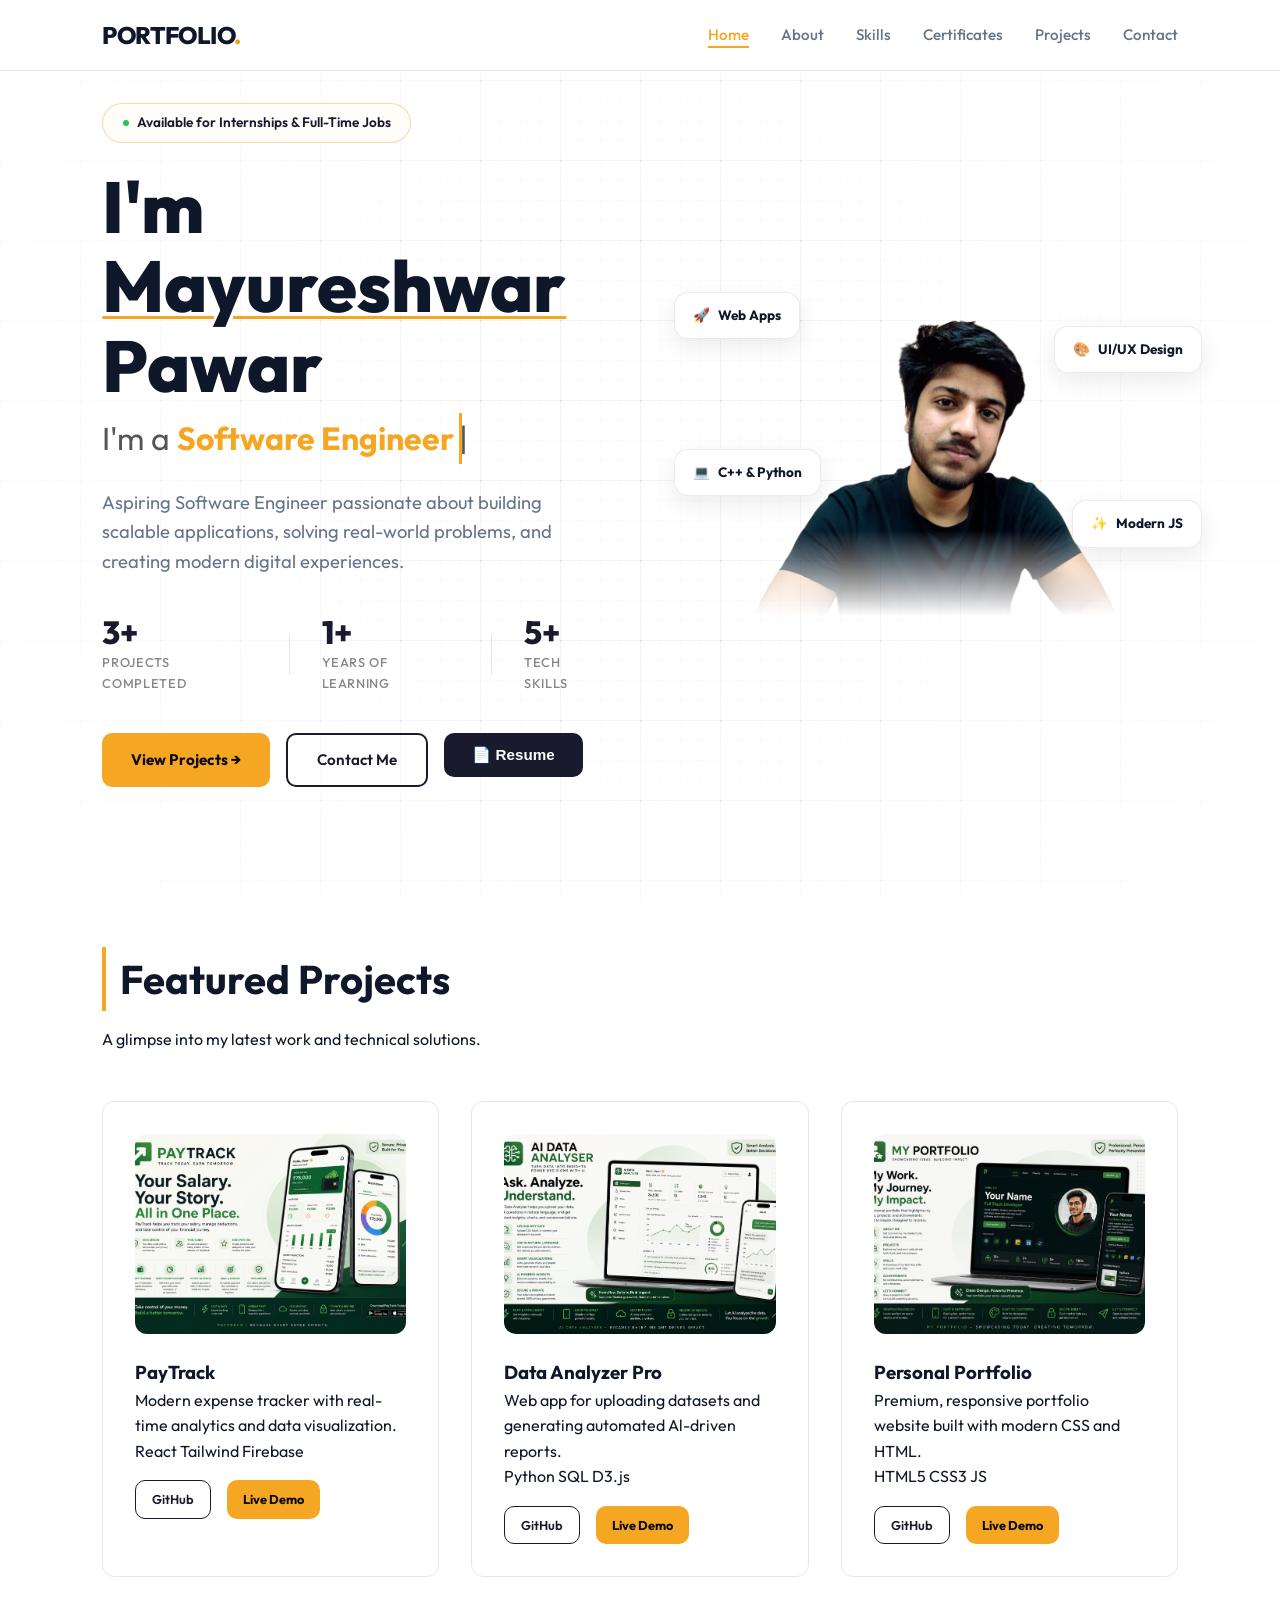
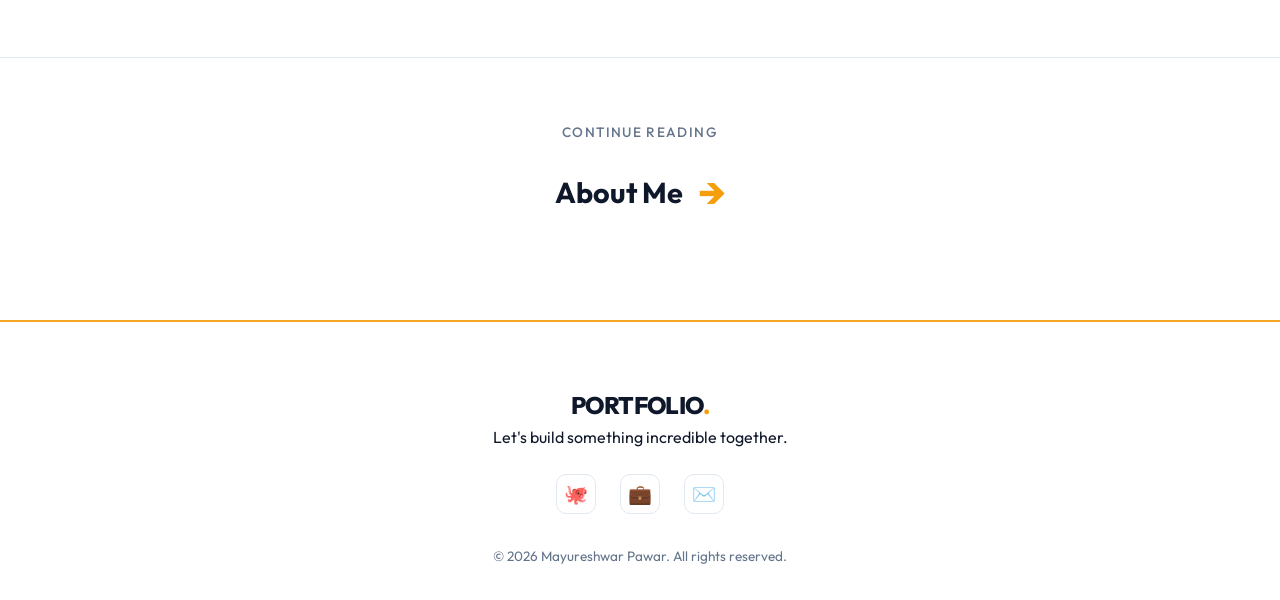
==== commit 40aa63ff: "Implement Knowledge Vault improvements" ====
--- a/index.html
+++ b/index.html
@@ -52,7 +52,13 @@
       <div class="btn-group">
         <a href="project.html" class="btn btn-primary">View Projects →</a>
         <a href="contact.html" class="btn btn-secondary">Contact Me</a>
-        <a href="./Mayureshwar_Pawar_CV (1).docx" download class="btn btn-resume">↓ Download Resume</a>
+        <div class="resume-btn-container">
+          <button class="btn btn-resume" type="button">📄 Resume</button>
+          <div class="resume-hover-options">
+            <a href="./Mayureshwar_Pawar_CV (1).pdf" target="_blank" class="resume-opt-btn view-opt" id="viewResumeLink">👁️ View</a>
+            <a href="./Mayureshwar_Pawar_CV (1).pdf" download class="resume-opt-btn download-opt">↓ Download</a>
+          </div>
+        </div>
       </div>
     </div>
     <div class="hero-image animate-fade-in">
@@ -195,8 +201,70 @@
     setTimeout(type, typeSpeed);
   }
 
-  document.addEventListener('DOMContentLoaded', type);
+  document.addEventListener('DOMContentLoaded', () => {
+    type();
+
+    // Toggle dropdown stay on click
+    const resumeBtn = document.querySelector('.btn-resume');
+    const resumeContainer = document.querySelector('.resume-btn-container');
+
+    if (resumeBtn && resumeContainer) {
+      resumeBtn.addEventListener('click', (e) => {
+        e.stopPropagation();
+        resumeContainer.classList.toggle('clicked');
+      });
+
+      // Close dropdown when clicking outside
+      document.addEventListener('click', (e) => {
+        if (!resumeContainer.contains(e.target)) {
+          resumeContainer.classList.remove('clicked');
+        }
+      });
+    }
+
+    // Modal logic for Resume
+    const resumeModal = document.getElementById('resumeModal');
+    const resumeFrame = document.getElementById('resumeFrame');
+    const viewResumeLink = document.getElementById('viewResumeLink');
+    const closeResume = resumeModal ? resumeModal.querySelector('.close-modal') : null;
+
+    if (viewResumeLink && resumeModal && resumeFrame) {
+      viewResumeLink.addEventListener('click', (e) => {
+        e.preventDefault();
+        e.stopPropagation();
+        
+        // Open modal
+        resumeFrame.src = viewResumeLink.getAttribute('href');
+        resumeModal.style.display = 'flex';
+        document.body.style.overflow = 'hidden';
+      });
+    }
+
+    if (closeResume && resumeModal && resumeFrame) {
+      closeResume.onclick = function() {
+        resumeModal.style.display = 'none';
+        resumeFrame.src = '';
+        document.body.style.overflow = 'auto';
+      }
+    }
+
+    window.addEventListener('click', (event) => {
+      if (event.target == resumeModal) {
+        resumeModal.style.display = 'none';
+        resumeFrame.src = '';
+        document.body.style.overflow = 'auto';
+      }
+    });
+  });
 </script>
+
+<!-- Resume Modal -->
+<div id="resumeModal" class="modal">
+  <div class="modal-content">
+    <span class="close-modal">&times;</span>
+    <iframe id="resumeFrame" src="" frameborder="0" style="width: 100%; height: 80vh; border-radius: 10px;"></iframe>
+  </div>
+</div>
 
 </body>
 </html>
--- a/style.css
+++ b/style.css
@@ -1324,4 +1324,101 @@
 
 .next-page-link:hover .next-title span {
   transform: translateX(10px);
+}
+
+/* Resume Button Hover Dropdown Options */
+.resume-btn-container {
+  position: relative;
+  display: inline-block;
+}
+
+.resume-hover-options {
+  position: absolute;
+  top: 100%;
+  left: 50%;
+  transform: translateX(-50%) translateY(10px);
+  background-color: #1a1a2e;
+  border: 1px solid rgba(255, 255, 255, 0.1);
+  border-radius: 12px;
+  box-shadow: 0 10px 30px rgba(0, 0, 0, 0.25);
+  padding: 0.6rem;
+  display: flex;
+  gap: 0.5rem;
+  opacity: 0;
+  pointer-events: none;
+  /* Hover stay implementation: wait 1.2s before starting to disappear/fade, transit in 0.4s */
+  transition: opacity 0.4s ease 1.2s, transform 0.4s cubic-bezier(0.34, 1.56, 0.64, 1) 1.2s, pointer-events 0s linear 1.6s;
+  z-index: 100;
+}
+
+.resume-hover-options::after {
+  content: '';
+  position: absolute;
+  bottom: 100%;
+  left: 50%;
+  transform: translateX(-50%);
+  border-width: 6px;
+  border-style: solid;
+  border-color: transparent transparent #1a1a2e transparent;
+}
+
+.resume-btn-container:hover .resume-hover-options,
+.resume-btn-container.clicked .resume-hover-options {
+  opacity: 1;
+  pointer-events: auto;
+  transform: translateX(-50%) translateY(8px);
+  /* Instant entrance transition when hovered or clicked active */
+  transition: opacity 0.3s ease, transform 0.3s cubic-bezier(0.34, 1.56, 0.64, 1);
+}
+
+.resume-opt-btn {
+  padding: 0.6rem 1.2rem;
+  border-radius: 8px;
+  font-size: 0.85rem;
+  font-weight: 700;
+  display: inline-flex;
+  align-items: center;
+  gap: 0.4rem;
+  white-space: nowrap;
+  transition: all 0.2s cubic-bezier(0.4, 0, 0.2, 1);
+  text-decoration: none;
+}
+
+.resume-opt-btn.view-opt {
+  background-color: rgba(255, 255, 255, 0.1);
+  color: #ffffff;
+  border: 1px solid rgba(255, 255, 255, 0.15);
+}
+
+.resume-opt-btn.view-opt:hover {
+  background-color: rgba(255, 255, 255, 0.2);
+  border-color: rgba(255, 255, 255, 0.3);
+  transform: translateY(-2px);
+}
+
+.resume-opt-btn.download-opt {
+  background-color: #f5a623;
+  color: #0a0a0f;
+}
+
+.resume-opt-btn.download-opt:hover {
+  background-color: #d97706;
+  transform: translateY(-2px);
+  box-shadow: 0 4px 12px rgba(245, 166, 35, 0.3);
+}
+
+@keyframes optionFlash {
+  0% { opacity: 0; transform: scale(0.9); }
+  50% { transform: scale(1.05); }
+  100% { opacity: 1; transform: scale(1); }
+}
+
+.resume-btn-container:hover .resume-opt-btn,
+.resume-btn-container.clicked .resume-opt-btn {
+  animation: optionFlash 0.35s cubic-bezier(0.34, 1.56, 0.64, 1) forwards;
+}
+
+.resume-btn-container:hover .resume-opt-btn:nth-child(2),
+.resume-btn-container.clicked .resume-opt-btn:nth-child(2) {
+  animation-delay: 0.08s;
 }
